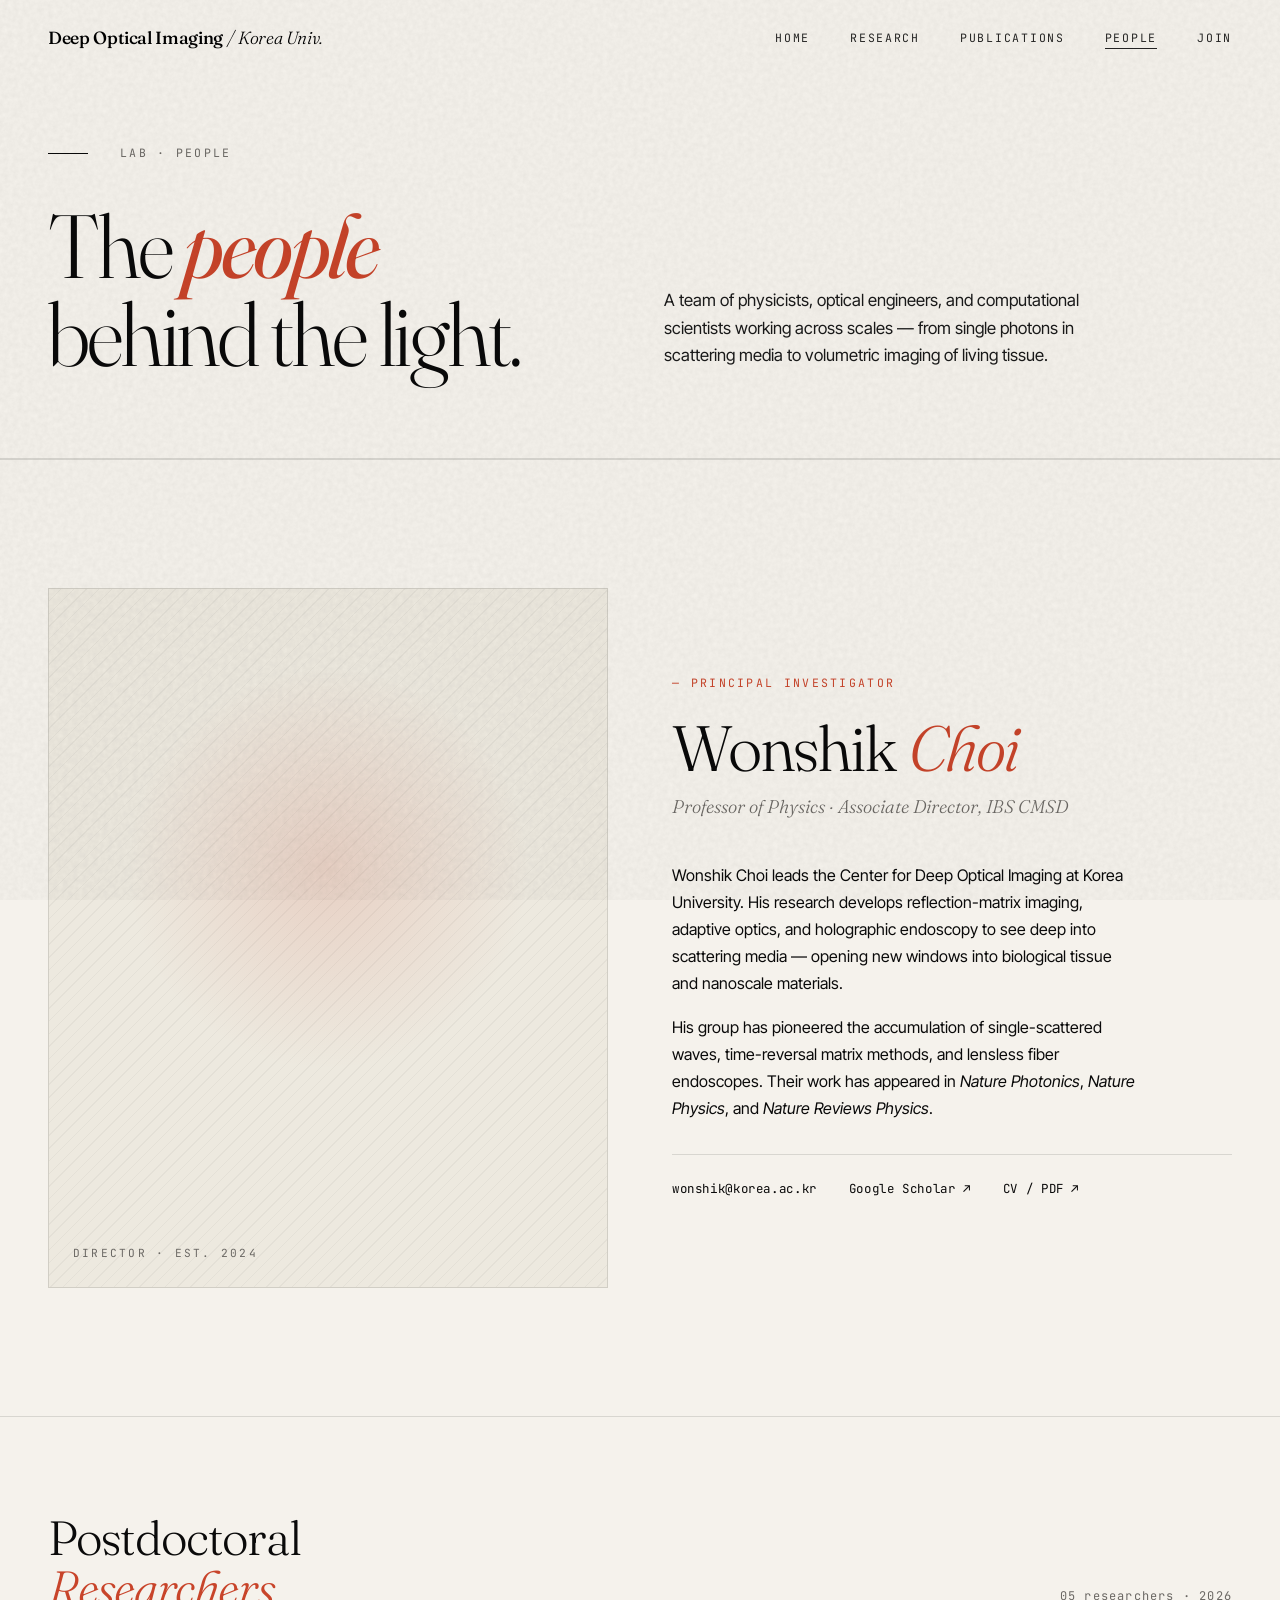
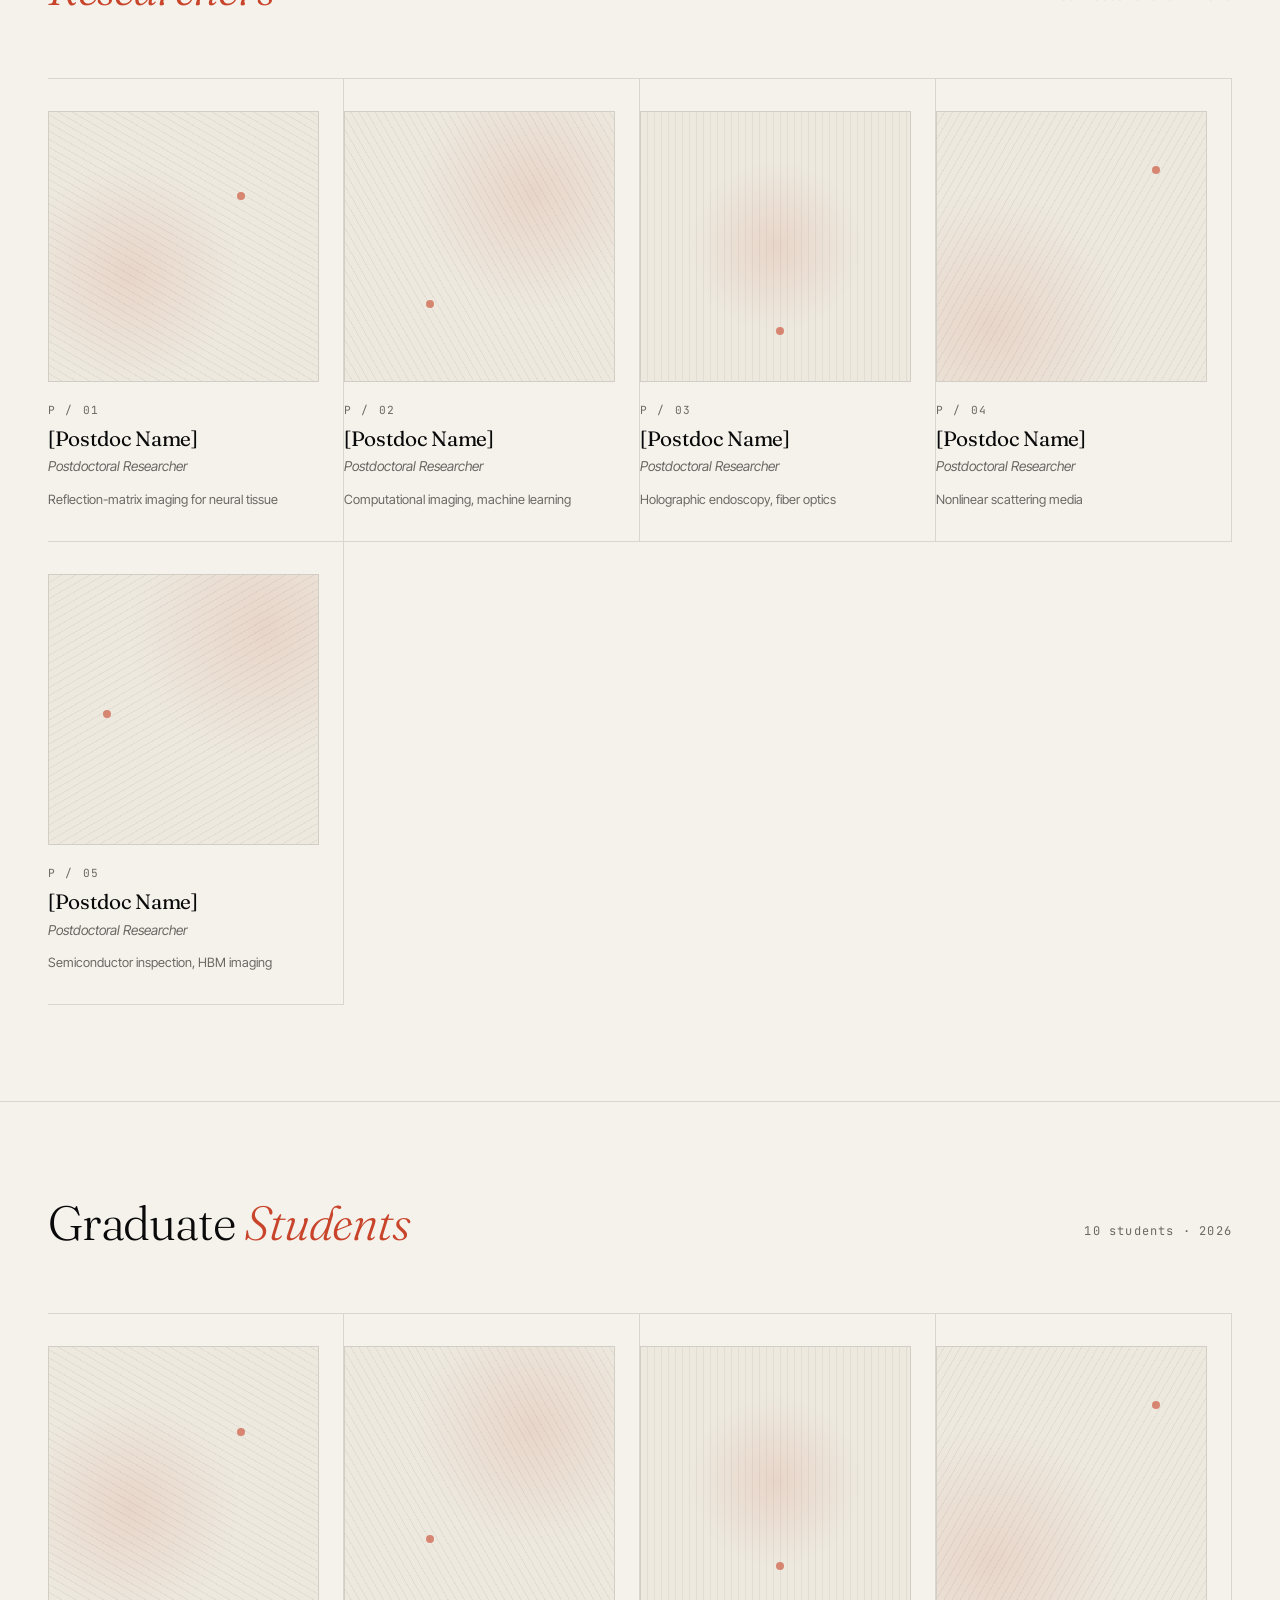
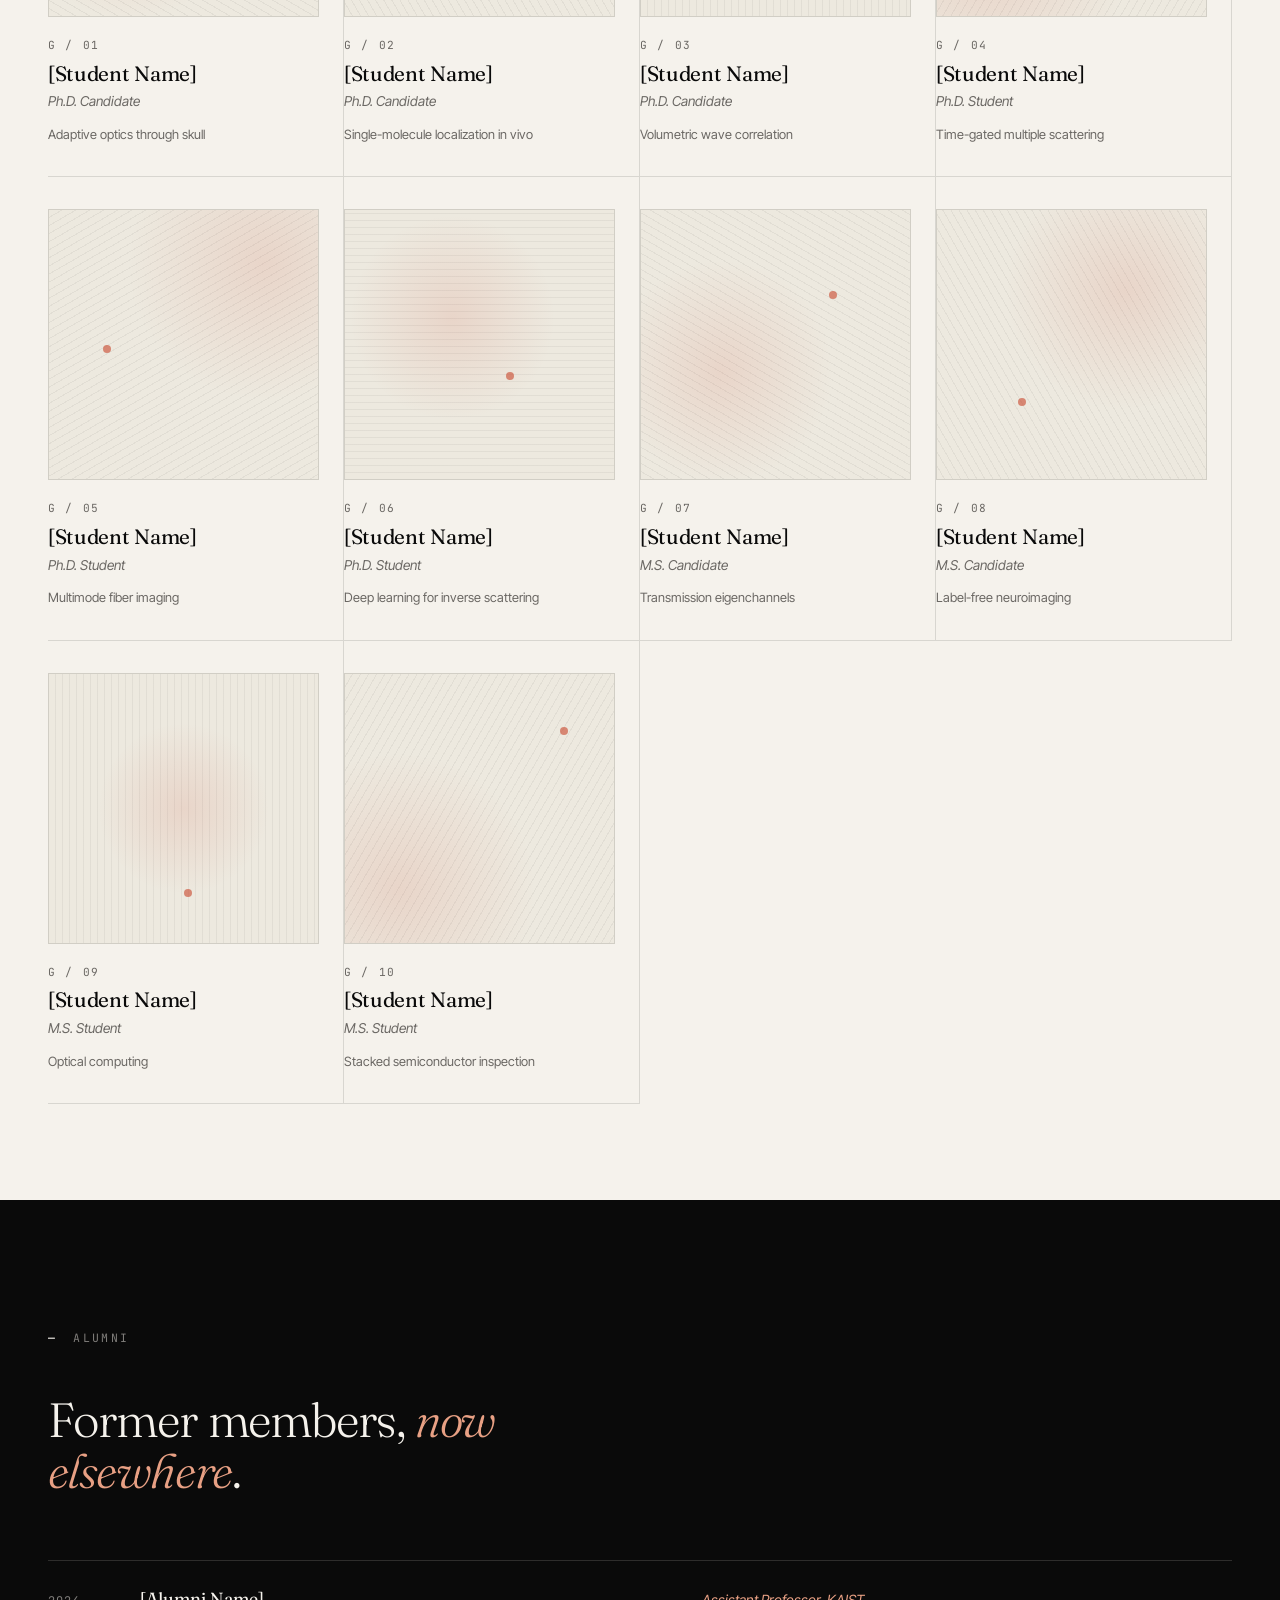
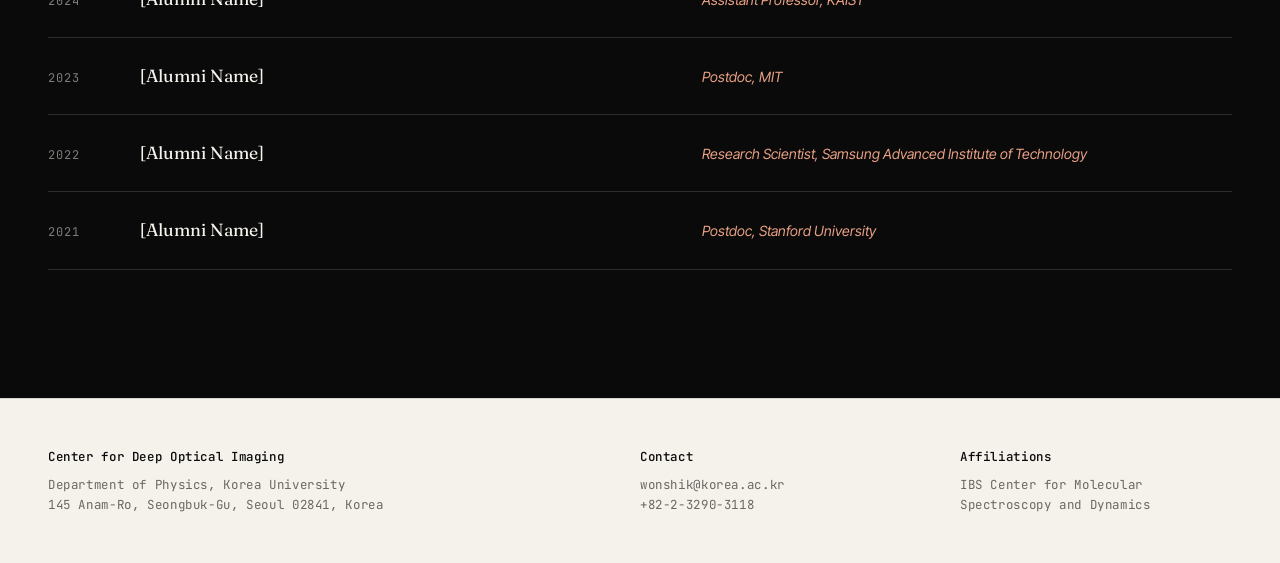
==== people.html @ 98072f04 "Initial commit: Center for Deep Optical Imaging lab website Static site with Home, Research, Publica" ====
<!DOCTYPE html>
<html lang="en">
<head>
<meta charset="UTF-8" />
<meta name="viewport" content="width=device-width, initial-scale=1.0" />
<title>People — Center for Deep Optical Imaging</title>
<link rel="preconnect" href="https://fonts.googleapis.com">
<link rel="preconnect" href="https://fonts.gstatic.com" crossorigin>
<link href="https://fonts.googleapis.com/css2?family=Fraunces:opsz,wght@9..144,300;9..144,400;9..144,500;9..144,600&family=JetBrains+Mono:wght@400;500&family=Inter+Tight:wght@400;500;600&display=swap" rel="stylesheet">
<link rel="stylesheet" href="css/main.css">
<style>
  /* ---- PI feature block ---- */
  .pi-block {
    padding: 8rem 3rem;
    display: grid;
    grid-template-columns: 1fr 1fr;
    gap: 4rem;
    align-items: center;
    border-top: 1px solid var(--line);
  }
  .pi-portrait {
    aspect-ratio: 4 / 5;
    background: var(--paper-soft);
    position: relative;
    overflow: hidden;
    border: 1px solid var(--line);
  }
  /* Portrait placeholder with abstract optical pattern */
  .pi-portrait::before {
    content: '';
    position: absolute; inset: 0;
    background:
      radial-gradient(circle at 50% 40%, rgba(200,68,42,0.15) 0%, transparent 40%),
      repeating-linear-gradient(
        135deg,
        transparent 0,
        transparent 8px,
        rgba(10,10,10,0.04) 8px,
        rgba(10,10,10,0.04) 9px
      );
  }
  .pi-portrait-label {
    position: absolute;
    bottom: 1.5rem; left: 1.5rem;
    font-family: 'JetBrains Mono', monospace;
    font-size: 0.7rem;
    letter-spacing: 0.2em;
    text-transform: uppercase;
    color: var(--muted);
  }

  .pi-info .pi-role {
    font-family: 'JetBrains Mono', monospace;
    font-size: 0.72rem;
    letter-spacing: 0.2em;
    text-transform: uppercase;
    color: var(--accent);
    margin-bottom: 1.5rem;
  }
  .pi-info .pi-name {
    font-family: 'Fraunces', serif;
    font-size: clamp(2.5rem, 5vw, 4rem);
    font-weight: 300;
    letter-spacing: -0.03em;
    line-height: 1;
    margin-bottom: 0.75rem;
  }
  .pi-info .pi-name em { font-style: italic; color: var(--accent); }
  .pi-info .pi-title {
    font-family: 'Fraunces', serif;
    font-style: italic;
    font-weight: 300;
    font-size: 1.15rem;
    color: var(--muted);
    margin-bottom: 2.5rem;
  }
  .pi-bio {
    font-size: 1rem;
    line-height: 1.7;
    max-width: 52ch;
    margin-bottom: 2rem;
  }
  .pi-bio p + p { margin-top: 1rem; }
  .pi-links {
    display: flex;
    gap: 2rem;
    padding-top: 1.5rem;
    border-top: 1px solid var(--line);
    font-family: 'JetBrains Mono', monospace;
    font-size: 0.78rem;
    letter-spacing: 0.05em;
  }
  .pi-links a {
    color: var(--ink);
    text-decoration: none;
    border-bottom: 1px solid transparent;
    padding-bottom: 2px;
    transition: border-color 0.3s, color 0.3s;
  }
  .pi-links a:hover { border-color: var(--accent); color: var(--accent); }

  /* ---- People section (postdocs/students) ---- */
  .people-section {
    padding: 6rem 3rem;
    border-top: 1px solid var(--line);
  }
  .people-section-header {
    display: grid;
    grid-template-columns: 1fr 2fr;
    gap: 3rem;
    align-items: end;
    margin-bottom: 4rem;
  }
  .people-section-title {
    font-family: 'Fraunces', serif;
    font-size: clamp(2rem, 4vw, 3rem);
    font-weight: 300;
    letter-spacing: -0.025em;
    line-height: 1.05;
  }
  .people-section-title em { font-style: italic; color: var(--accent); }
  .people-count {
    font-family: 'JetBrains Mono', monospace;
    font-size: 0.75rem;
    letter-spacing: 0.1em;
    color: var(--muted);
    text-align: right;
    padding-bottom: 0.5rem;
  }

  .people-grid {
    display: grid;
    grid-template-columns: repeat(auto-fill, minmax(240px, 1fr));
    gap: 0;
    border-top: 1px solid var(--line);
  }
  .person {
    padding: 2rem 1.5rem 2rem 0;
    border-right: 1px solid var(--line);
    border-bottom: 1px solid var(--line);
    transition: background 0.3s, padding 0.3s;
    display: block;
    text-decoration: none;
    color: inherit;
    cursor: pointer;
  }
  .person:hover {
    background: var(--paper-soft);
    padding-left: 1rem;
  }
  .person-photo {
    aspect-ratio: 1 / 1;
    background: var(--paper-soft);
    position: relative;
    overflow: hidden;
    margin-bottom: 1.25rem;
    border: 1px solid var(--line);
  }
  /* Abstract placeholder pattern — varies per index via nth-child */
  .person-photo::before {
    content: '';
    position: absolute; inset: 0;
    background:
      radial-gradient(circle at var(--cx, 50%) var(--cy, 50%), rgba(200,68,42,0.12) 0%, transparent 45%),
      repeating-linear-gradient(
        var(--angle, 45deg),
        transparent 0,
        transparent 6px,
        rgba(10,10,10,0.05) 6px,
        rgba(10,10,10,0.05) 7px
      );
  }
  .person-photo::after {
    content: '';
    position: absolute;
    width: 8px; height: 8px;
    background: var(--accent);
    border-radius: 50%;
    top: var(--dot-y, 30%);
    left: var(--dot-x, 70%);
    opacity: 0.6;
  }
  .person:nth-child(6n+1) .person-photo { --cx: 30%; --cy: 60%; --angle: 30deg; --dot-x: 70%; --dot-y: 30%; }
  .person:nth-child(6n+2) .person-photo { --cx: 70%; --cy: 30%; --angle: 60deg; --dot-x: 30%; --dot-y: 70%; }
  .person:nth-child(6n+3) .person-photo { --cx: 50%; --cy: 50%; --angle: 90deg; --dot-x: 50%; --dot-y: 80%; }
  .person:nth-child(6n+4) .person-photo { --cx: 20%; --cy: 80%; --angle: 120deg; --dot-x: 80%; --dot-y: 20%; }
  .person:nth-child(6n+5) .person-photo { --cx: 80%; --cy: 20%; --angle: 150deg; --dot-x: 20%; --dot-y: 50%; }
  .person:nth-child(6n)   .person-photo { --cx: 40%; --cy: 40%; --angle: 0deg;   --dot-x: 60%; --dot-y: 60%; }

  .person-index {
    font-family: 'JetBrains Mono', monospace;
    font-size: 0.7rem;
    letter-spacing: 0.15em;
    color: var(--muted);
    margin-bottom: 0.5rem;
  }
  .person-name {
    font-family: 'Fraunces', serif;
    font-size: 1.3rem;
    font-weight: 400;
    letter-spacing: -0.015em;
    margin-bottom: 0.35rem;
    line-height: 1.1;
  }
  .person-role {
    font-family: 'Inter Tight', sans-serif;
    font-size: 0.85rem;
    color: var(--muted);
    font-style: italic;
  }
  .person-interest {
    margin-top: 0.75rem;
    font-size: 0.8rem;
    color: var(--muted);
    line-height: 1.5;
  }

  /* ---- Alumni strip ---- */
  .alumni {
    padding: 8rem 3rem;
    background: var(--ink);
    color: var(--paper);
    border-top: 1px solid var(--line);
  }
  .alumni .section-label { color: rgba(245,242,236,0.5); }
  .alumni .section-label::before { color: var(--paper); }
  .alumni-heading {
    font-family: 'Fraunces', serif;
    font-size: clamp(2rem, 4vw, 3rem);
    font-weight: 300;
    letter-spacing: -0.025em;
    line-height: 1.05;
    max-width: 22ch;
    margin-bottom: 4rem;
  }
  .alumni-heading em { font-style: italic; color: var(--accent-soft); }
  .alumni-list { list-style: none; }
  .alumni-item {
    display: grid;
    grid-template-columns: 60px 1fr 1fr;
    gap: 2rem;
    padding: 1.5rem 0;
    border-top: 1px solid var(--line-dark);
    align-items: baseline;
    font-family: 'Fraunces', serif;
  }
  .alumni-item:last-child { border-bottom: 1px solid var(--line-dark); }
  .alumni-year {
    font-family: 'JetBrains Mono', monospace;
    font-size: 0.75rem;
    color: rgba(245,242,236,0.5);
    letter-spacing: 0.08em;
  }
  .alumni-name { font-size: 1.1rem; font-weight: 400; }
  .alumni-destination {
    font-family: 'Inter Tight', sans-serif;
    font-size: 0.88rem;
    color: var(--accent-soft);
    font-style: italic;
  }

  @media (max-width: 900px) {
    .pi-block { grid-template-columns: 1fr; padding: 4rem 1.5rem; gap: 2rem; }
    .people-section { padding: 4rem 1.5rem; }
    .people-section-header { grid-template-columns: 1fr; gap: 1rem; }
    .people-count { text-align: left; }
    .people-grid { grid-template-columns: repeat(2, 1fr); }
    .alumni { padding: 4rem 1.5rem; }
    .alumni-item { grid-template-columns: 1fr; gap: 0.3rem; }
  }
</style>
</head>
<body>

<nav>
  <a href="index.html" class="nav-logo">Deep Optical Imaging<span> / Korea Univ.</span></a>
  <button class="nav-toggle" aria-label="Menu"><span></span><span></span><span></span></button>
  <ul class="nav-links">
    <li><a href="index.html">Home</a></li>
    <li><a href="research.html">Research</a></li>
    <li><a href="publications.html">Publications</a></li>
    <li><a href="people.html" class="active">People</a></li>
    <li><a href="index.html#join">Join</a></li>
  </ul>
</nav>

<header class="page-header">
  <div>
    <div class="page-header-meta"><span>Lab · People</span></div>
    <h1 class="page-title">
      The <em>people</em><br>behind the light.
    </h1>
  </div>
  <p class="page-header-description">
    A team of physicists, optical engineers, and computational scientists working across scales — from single photons in scattering media to volumetric imaging of living tissue.
  </p>
</header>

<!-- ============ PI ============ -->
<section class="pi-block">
  <div class="pi-portrait">
    <div class="pi-portrait-label">Director · Est. 2024</div>
  </div>
  <div class="pi-info">
    <div class="pi-role">— Principal Investigator</div>
    <h2 class="pi-name">Wonshik <em>Choi</em></h2>
    <p class="pi-title">Professor of Physics · Associate Director, IBS CMSD</p>
    <div class="pi-bio">
      <p>
        Wonshik Choi leads the Center for Deep Optical Imaging at Korea University. His research develops reflection-matrix imaging, adaptive optics, and holographic endoscopy to see deep into scattering media — opening new windows into biological tissue and nanoscale materials.
      </p>
      <p>
        His group has pioneered the accumulation of single-scattered waves, time-reversal matrix methods, and lensless fiber endoscopes. Their work has appeared in <em>Nature Photonics</em>, <em>Nature Physics</em>, and <em>Nature Reviews Physics</em>.
      </p>
    </div>
    <div class="pi-links">
      <a href="mailto:wonshik@korea.ac.kr">wonshik@korea.ac.kr</a>
      <a href="#">Google Scholar ↗</a>
      <a href="#">CV / PDF ↗</a>
    </div>
  </div>
</section>

<!-- ============ POSTDOCS ============ -->
<section class="people-section" id="postdocs">
  <div class="people-section-header">
    <h2 class="people-section-title">Postdoctoral <em>Researchers</em></h2>
    <div class="people-count">05 researchers · 2026</div>
  </div>
  <div class="people-grid">
    <a href="#" class="person">
      <div class="person-photo"></div>
      <div class="person-index">P / 01</div>
      <h3 class="person-name">[Postdoc Name]</h3>
      <div class="person-role">Postdoctoral Researcher</div>
      <p class="person-interest">Reflection-matrix imaging for neural tissue</p>
    </a>
    <a href="#" class="person">
      <div class="person-photo"></div>
      <div class="person-index">P / 02</div>
      <h3 class="person-name">[Postdoc Name]</h3>
      <div class="person-role">Postdoctoral Researcher</div>
      <p class="person-interest">Computational imaging, machine learning</p>
    </a>
    <a href="#" class="person">
      <div class="person-photo"></div>
      <div class="person-index">P / 03</div>
      <h3 class="person-name">[Postdoc Name]</h3>
      <div class="person-role">Postdoctoral Researcher</div>
      <p class="person-interest">Holographic endoscopy, fiber optics</p>
    </a>
    <a href="#" class="person">
      <div class="person-photo"></div>
      <div class="person-index">P / 04</div>
      <h3 class="person-name">[Postdoc Name]</h3>
      <div class="person-role">Postdoctoral Researcher</div>
      <p class="person-interest">Nonlinear scattering media</p>
    </a>
    <a href="#" class="person">
      <div class="person-photo"></div>
      <div class="person-index">P / 05</div>
      <h3 class="person-name">[Postdoc Name]</h3>
      <div class="person-role">Postdoctoral Researcher</div>
      <p class="person-interest">Semiconductor inspection, HBM imaging</p>
    </a>
  </div>
</section>

<!-- ============ GRADUATE STUDENTS ============ -->
<section class="people-section" id="graduate">
  <div class="people-section-header">
    <h2 class="people-section-title">Graduate <em>Students</em></h2>
    <div class="people-count">10 students · 2026</div>
  </div>
  <div class="people-grid">
    <a href="#" class="person">
      <div class="person-photo"></div>
      <div class="person-index">G / 01</div>
      <h3 class="person-name">[Student Name]</h3>
      <div class="person-role">Ph.D. Candidate</div>
      <p class="person-interest">Adaptive optics through skull</p>
    </a>
    <a href="#" class="person">
      <div class="person-photo"></div>
      <div class="person-index">G / 02</div>
      <h3 class="person-name">[Student Name]</h3>
      <div class="person-role">Ph.D. Candidate</div>
      <p class="person-interest">Single-molecule localization in vivo</p>
    </a>
    <a href="#" class="person">
      <div class="person-photo"></div>
      <div class="person-index">G / 03</div>
      <h3 class="person-name">[Student Name]</h3>
      <div class="person-role">Ph.D. Candidate</div>
      <p class="person-interest">Volumetric wave correlation</p>
    </a>
    <a href="#" class="person">
      <div class="person-photo"></div>
      <div class="person-index">G / 04</div>
      <h3 class="person-name">[Student Name]</h3>
      <div class="person-role">Ph.D. Student</div>
      <p class="person-interest">Time-gated multiple scattering</p>
    </a>
    <a href="#" class="person">
      <div class="person-photo"></div>
      <div class="person-index">G / 05</div>
      <h3 class="person-name">[Student Name]</h3>
      <div class="person-role">Ph.D. Student</div>
      <p class="person-interest">Multimode fiber imaging</p>
    </a>
    <a href="#" class="person">
      <div class="person-photo"></div>
      <div class="person-index">G / 06</div>
      <h3 class="person-name">[Student Name]</h3>
      <div class="person-role">Ph.D. Student</div>
      <p class="person-interest">Deep learning for inverse scattering</p>
    </a>
    <a href="#" class="person">
      <div class="person-photo"></div>
      <div class="person-index">G / 07</div>
      <h3 class="person-name">[Student Name]</h3>
      <div class="person-role">M.S. Candidate</div>
      <p class="person-interest">Transmission eigenchannels</p>
    </a>
    <a href="#" class="person">
      <div class="person-photo"></div>
      <div class="person-index">G / 08</div>
      <h3 class="person-name">[Student Name]</h3>
      <div class="person-role">M.S. Candidate</div>
      <p class="person-interest">Label-free neuroimaging</p>
    </a>
    <a href="#" class="person">
      <div class="person-photo"></div>
      <div class="person-index">G / 09</div>
      <h3 class="person-name">[Student Name]</h3>
      <div class="person-role">M.S. Student</div>
      <p class="person-interest">Optical computing</p>
    </a>
    <a href="#" class="person">
      <div class="person-photo"></div>
      <div class="person-index">G / 10</div>
      <h3 class="person-name">[Student Name]</h3>
      <div class="person-role">M.S. Student</div>
      <p class="person-interest">Stacked semiconductor inspection</p>
    </a>
  </div>
</section>

<!-- ============ ALUMNI ============ -->
<section class="alumni">
  <div class="section-label" data-num="—">Alumni</div>
  <h2 class="alumni-heading">Former members, <em>now elsewhere</em>.</h2>
  <ul class="alumni-list">
    <li class="alumni-item">
      <span class="alumni-year">2024</span>
      <span class="alumni-name">[Alumni Name]</span>
      <span class="alumni-destination">Assistant Professor, KAIST</span>
    </li>
    <li class="alumni-item">
      <span class="alumni-year">2023</span>
      <span class="alumni-name">[Alumni Name]</span>
      <span class="alumni-destination">Postdoc, MIT</span>
    </li>
    <li class="alumni-item">
      <span class="alumni-year">2022</span>
      <span class="alumni-name">[Alumni Name]</span>
      <span class="alumni-destination">Research Scientist, Samsung Advanced Institute of Technology</span>
    </li>
    <li class="alumni-item">
      <span class="alumni-year">2021</span>
      <span class="alumni-name">[Alumni Name]</span>
      <span class="alumni-destination">Postdoc, Stanford University</span>
    </li>
  </ul>
</section>

<footer>
  <div>
    <strong>Center for Deep Optical Imaging</strong>
    Department of Physics, Korea University<br>
    145 Anam-Ro, Seongbuk-Gu, Seoul 02841, Korea
  </div>
  <div>
    <strong>Contact</strong>
    <a href="mailto:wonshik@korea.ac.kr">wonshik@korea.ac.kr</a><br>
    +82-2-3290-3118
  </div>
  <div>
    <strong>Affiliations</strong>
    IBS Center for Molecular<br>Spectroscopy and Dynamics
  </div>
</footer>

<script src="js/reveal.js"></script>
</body>
</html>
---- css/main.css ----
/* ==========================================================================
   Center for Deep Optical Imaging — Shared Styles
   ========================================================================== */

:root {
  --ink: #0a0a0a;
  --paper: #f5f2ec;
  --paper-soft: #ede9df;
  --accent: #c8442a;
  --accent-soft: #e8a084;
  --muted: #6b6864;
  --line: rgba(10,10,10,0.12);
  --line-dark: rgba(245,242,236,0.15);
}

* { margin: 0; padding: 0; box-sizing: border-box; }
html { scroll-behavior: smooth; }
body {
  background: var(--paper);
  color: var(--ink);
  font-family: 'Inter Tight', sans-serif;
  font-size: 16px;
  line-height: 1.6;
  -webkit-font-smoothing: antialiased;
  overflow-x: hidden;
}

/* Grain overlay */
body::before {
  content: '';
  position: fixed;
  inset: 0;
  background-image: url("data:image/svg+xml,%3Csvg viewBox='0 0 200 200' xmlns='http://www.w3.org/2000/svg'%3E%3Cfilter id='n'%3E%3CfeTurbulence type='fractalNoise' baseFrequency='0.9' numOctaves='3'/%3E%3CfeColorMatrix values='0 0 0 0 0 0 0 0 0 0 0 0 0 0 0 0 0 0 0.08 0'/%3E%3C/filter%3E%3Crect width='100%25' height='100%25' filter='url(%23n)'/%3E%3C/svg%3E");
  pointer-events: none;
  z-index: 100;
  opacity: 0.6;
}

/* -------------------------------------------------------------------------
   Navigation
   ------------------------------------------------------------------------- */
nav {
  position: fixed;
  top: 0; left: 0; right: 0;
  padding: 1.5rem 3rem;
  display: flex;
  justify-content: space-between;
  align-items: center;
  z-index: 50;
  mix-blend-mode: difference;
  color: #f5f2ec;
}
.nav-logo {
  font-family: 'Fraunces', serif;
  font-weight: 500;
  font-size: 1.1rem;
  letter-spacing: -0.02em;
  text-decoration: none;
  color: inherit;
}
.nav-logo span { font-style: italic; font-weight: 300; }
.nav-links {
  display: flex;
  gap: 2.5rem;
  list-style: none;
  font-family: 'JetBrains Mono', monospace;
  font-size: 0.72rem;
  text-transform: uppercase;
  letter-spacing: 0.15em;
}
.nav-links a {
  color: inherit;
  text-decoration: none;
  opacity: 0.85;
  transition: opacity 0.3s;
  position: relative;
}
.nav-links a:hover { opacity: 1; }
.nav-links a.active::after {
  content: '';
  position: absolute;
  bottom: -4px; left: 0; right: 0;
  height: 1px;
  background: currentColor;
}

/* -------------------------------------------------------------------------
   Common section primitives
   ------------------------------------------------------------------------- */
.section {
  padding: 8rem 3rem;
  border-top: 1px solid var(--line);
}
.section-label {
  font-family: 'JetBrains Mono', monospace;
  font-size: 0.72rem;
  letter-spacing: 0.2em;
  text-transform: uppercase;
  color: var(--muted);
  margin-bottom: 3rem;
  display: flex;
  align-items: center;
  gap: 1rem;
}
.section-label::before {
  content: attr(data-num);
  color: var(--ink);
  font-weight: 500;
}

/* -------------------------------------------------------------------------
   Page header (for non-home pages)
   ------------------------------------------------------------------------- */
.page-header {
  padding: 9rem 3rem 5rem;
  display: grid;
  grid-template-columns: 1fr 1fr;
  gap: 3rem;
  align-items: end;
  position: relative;
  border-bottom: 1px solid var(--line);
}
.page-header-meta {
  font-family: 'JetBrains Mono', monospace;
  font-size: 0.72rem;
  letter-spacing: 0.2em;
  text-transform: uppercase;
  color: var(--muted);
  display: flex;
  gap: 2rem;
  align-items: center;
  margin-bottom: 2.5rem;
}
.page-header-meta::before {
  content: '';
  width: 40px; height: 1px;
  background: var(--ink);
}
.page-title {
  font-family: 'Fraunces', serif;
  font-size: clamp(3rem, 7vw, 6rem);
  font-weight: 300;
  line-height: 0.98;
  letter-spacing: -0.035em;
}
.page-title em { font-style: italic; font-weight: 400; color: var(--accent); }
.page-header-description {
  font-size: 1.05rem;
  line-height: 1.65;
  max-width: 42ch;
  color: #1a1a1a;
  padding-bottom: 0.5rem;
}

/* -------------------------------------------------------------------------
   Footer
   ------------------------------------------------------------------------- */
footer {
  padding: 3rem;
  border-top: 1px solid var(--line);
  display: grid;
  grid-template-columns: 2fr 1fr 1fr;
  gap: 3rem;
  font-family: 'JetBrains Mono', monospace;
  font-size: 0.78rem;
  letter-spacing: 0.05em;
  color: var(--muted);
}
footer strong {
  display: block;
  color: var(--ink);
  font-weight: 500;
  margin-bottom: 0.5rem;
}
footer a { color: var(--muted); text-decoration: none; }
footer a:hover { color: var(--accent); }

/* -------------------------------------------------------------------------
   Reveal animation
   ------------------------------------------------------------------------- */
.reveal { opacity: 0; transform: translateY(20px); transition: opacity 0.8s, transform 0.8s; }
.reveal.show { opacity: 1; transform: translateY(0); }

/* -------------------------------------------------------------------------
   Mobile nav toggle
   ------------------------------------------------------------------------- */
.nav-toggle {
  display: none;
  background: none; border: none; cursor: pointer;
  width: 28px; height: 20px;
  position: relative; z-index: 60;
  color: inherit;
}
.nav-toggle span {
  display: block; width: 100%; height: 2px;
  background: currentColor;
  position: absolute; left: 0;
  transition: transform 0.3s, opacity 0.3s;
}
.nav-toggle span:nth-child(1) { top: 0; }
.nav-toggle span:nth-child(2) { top: 9px; }
.nav-toggle span:nth-child(3) { top: 18px; }
.nav-toggle.open span:nth-child(1) { transform: translateY(9px) rotate(45deg); }
.nav-toggle.open span:nth-child(2) { opacity: 0; }
.nav-toggle.open span:nth-child(3) { transform: translateY(-9px) rotate(-45deg); }

/* -------------------------------------------------------------------------
   Responsive
   ------------------------------------------------------------------------- */
@media (max-width: 900px) {
  nav { padding: 1rem 1.5rem; }
  .nav-toggle { display: block; }
  .nav-links {
    display: flex;
    flex-direction: column;
    position: fixed;
    inset: 0;
    background: var(--paper);
    padding: 6rem 2rem 3rem;
    gap: 2rem;
    z-index: 55;
    mix-blend-mode: normal;
    opacity: 0;
    pointer-events: none;
    transition: opacity 0.3s;
  }
  .nav-links a { color: var(--ink); font-size: 0.85rem; opacity: 1; }
  .nav-links.open {
    opacity: 1;
    pointer-events: auto;
  }
  .section { padding: 5rem 1.5rem; }
  .page-header {
    grid-template-columns: 1fr;
    padding: 6rem 1.5rem 3rem;
  }
  footer { grid-template-columns: 1fr; gap: 2rem; padding: 2rem 1.5rem; }
}
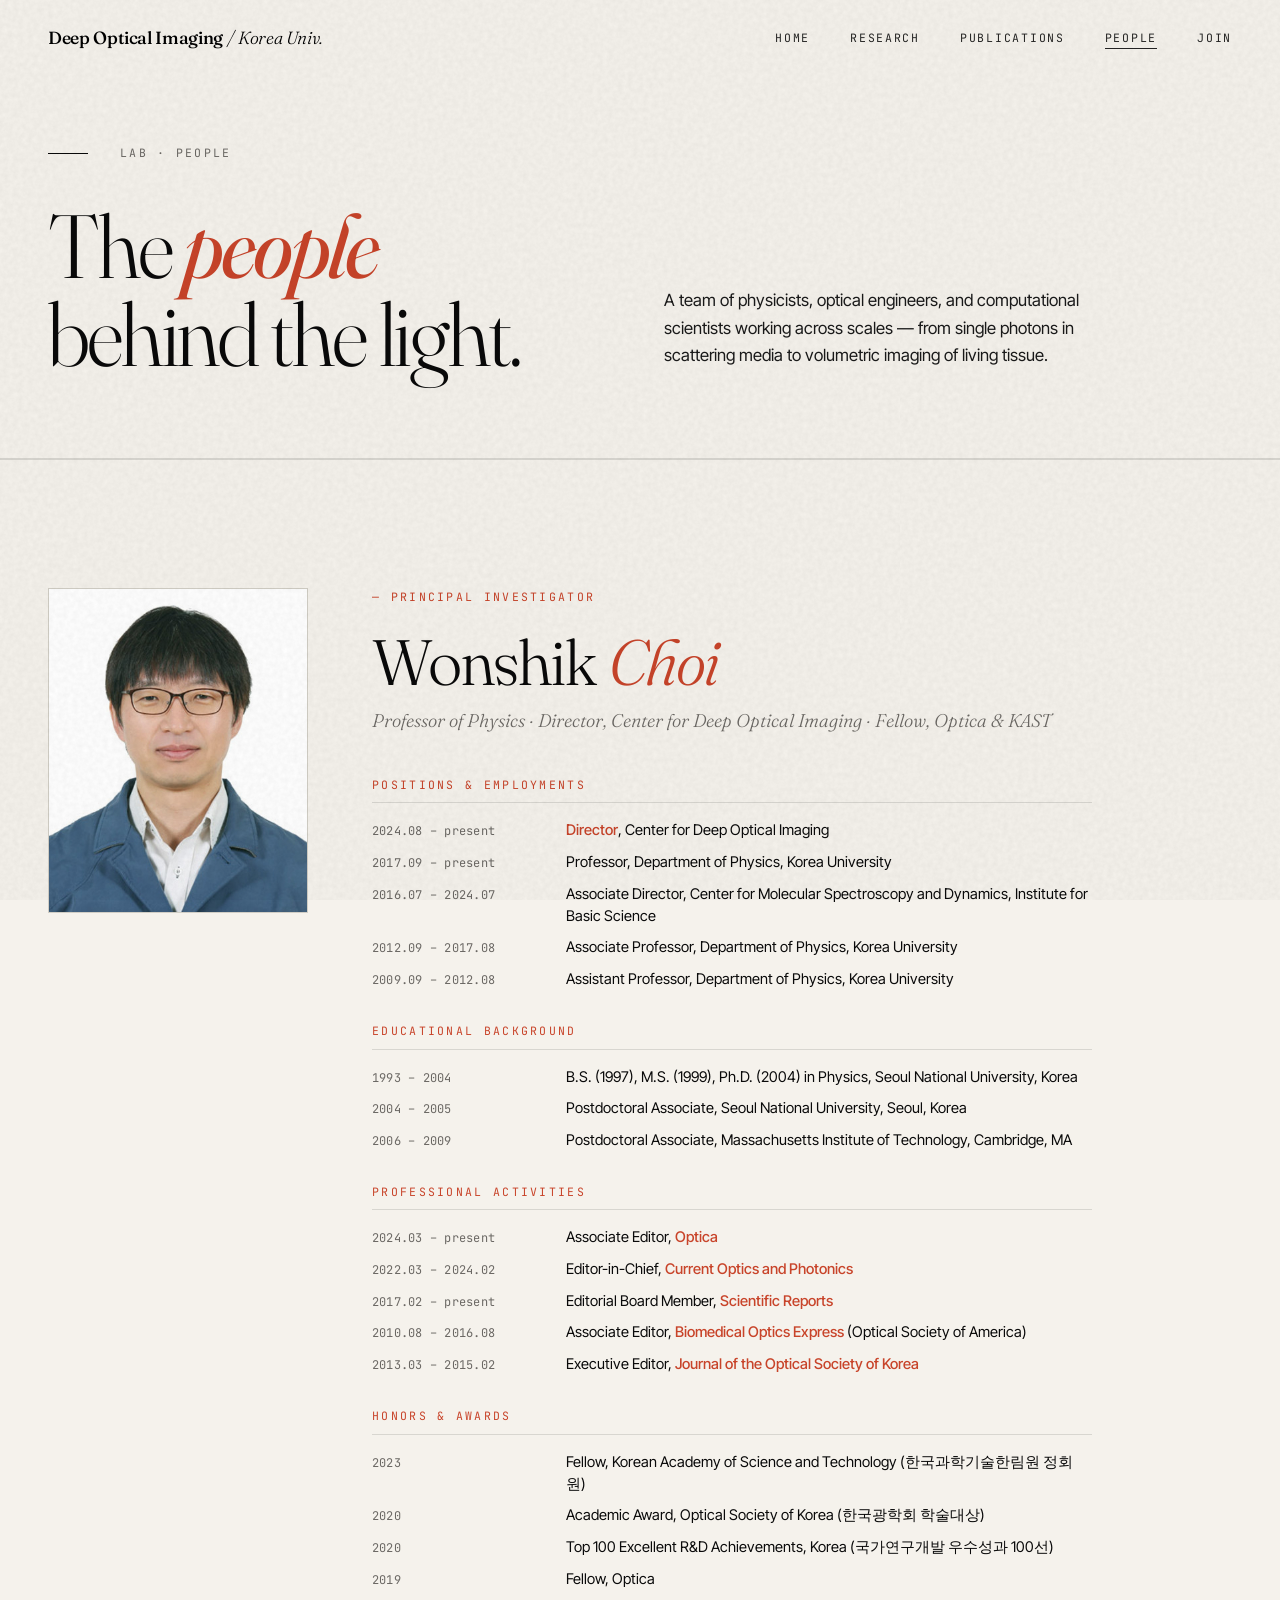
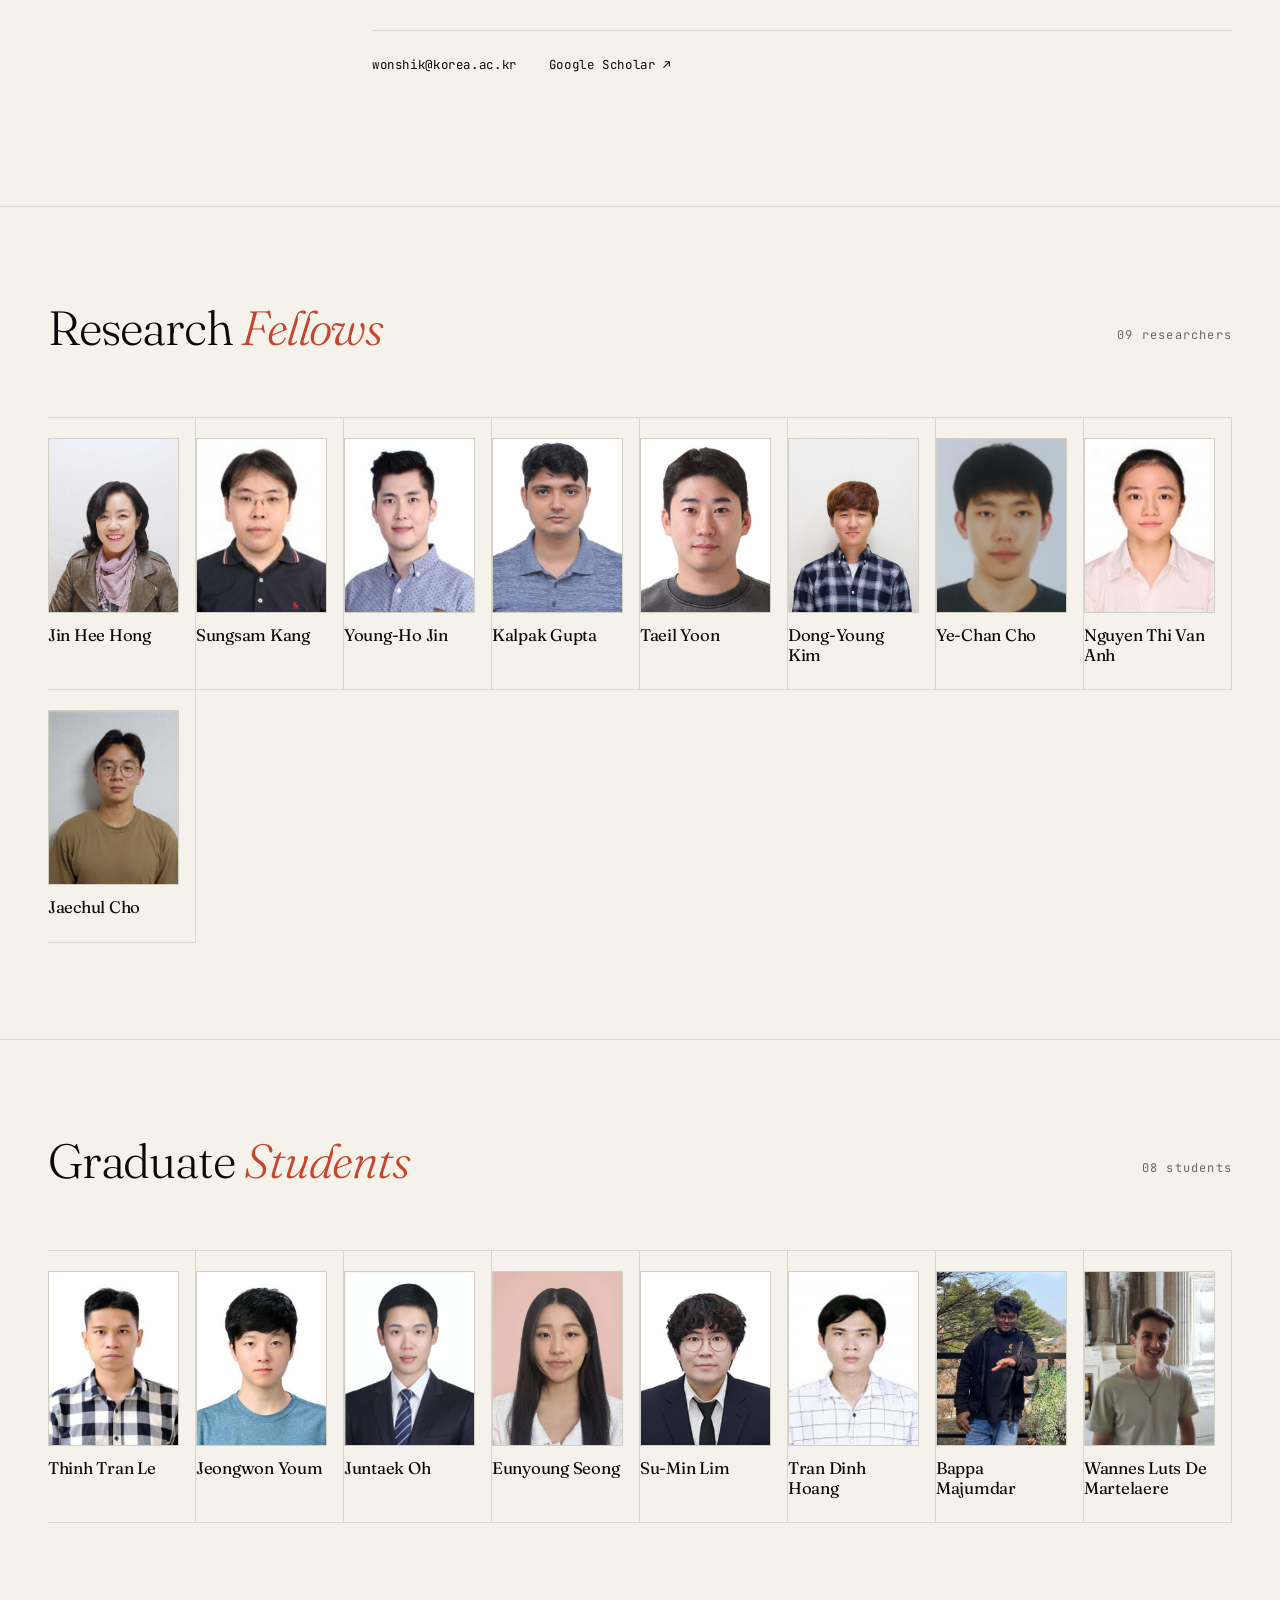
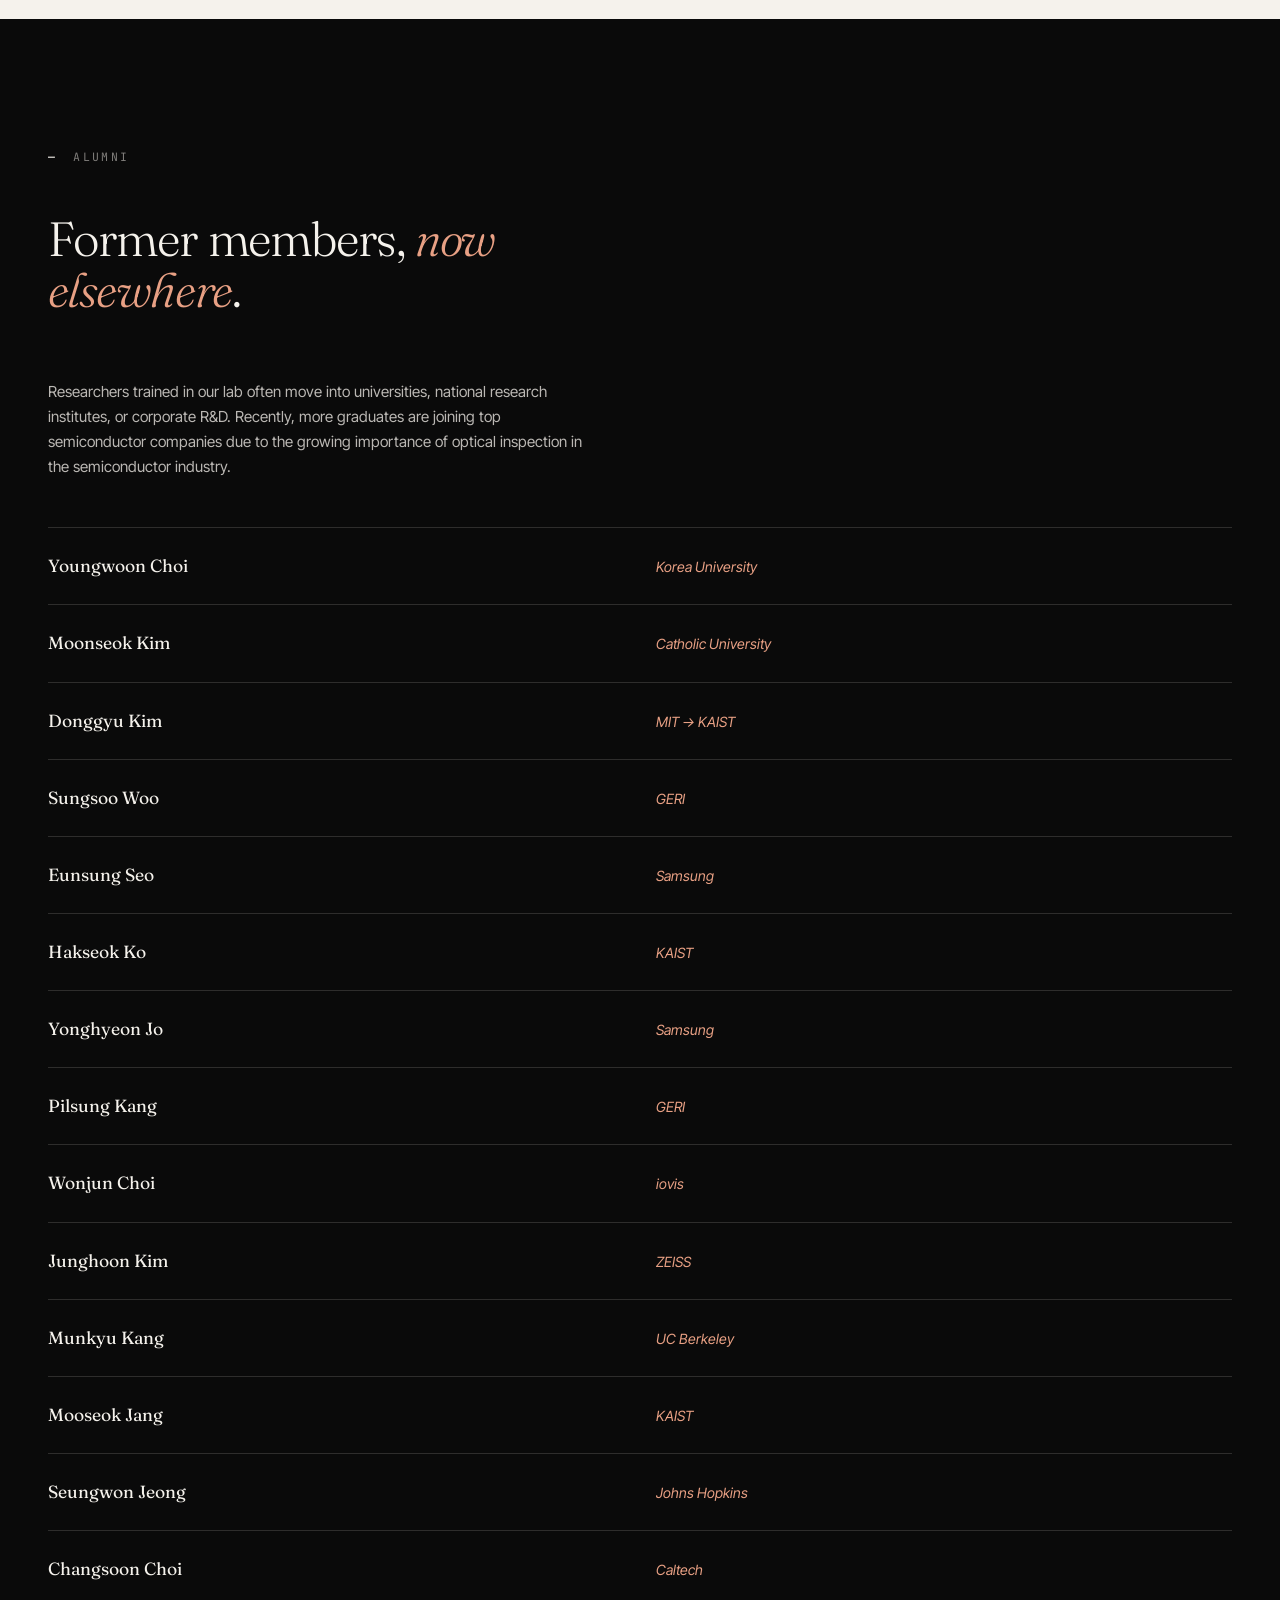
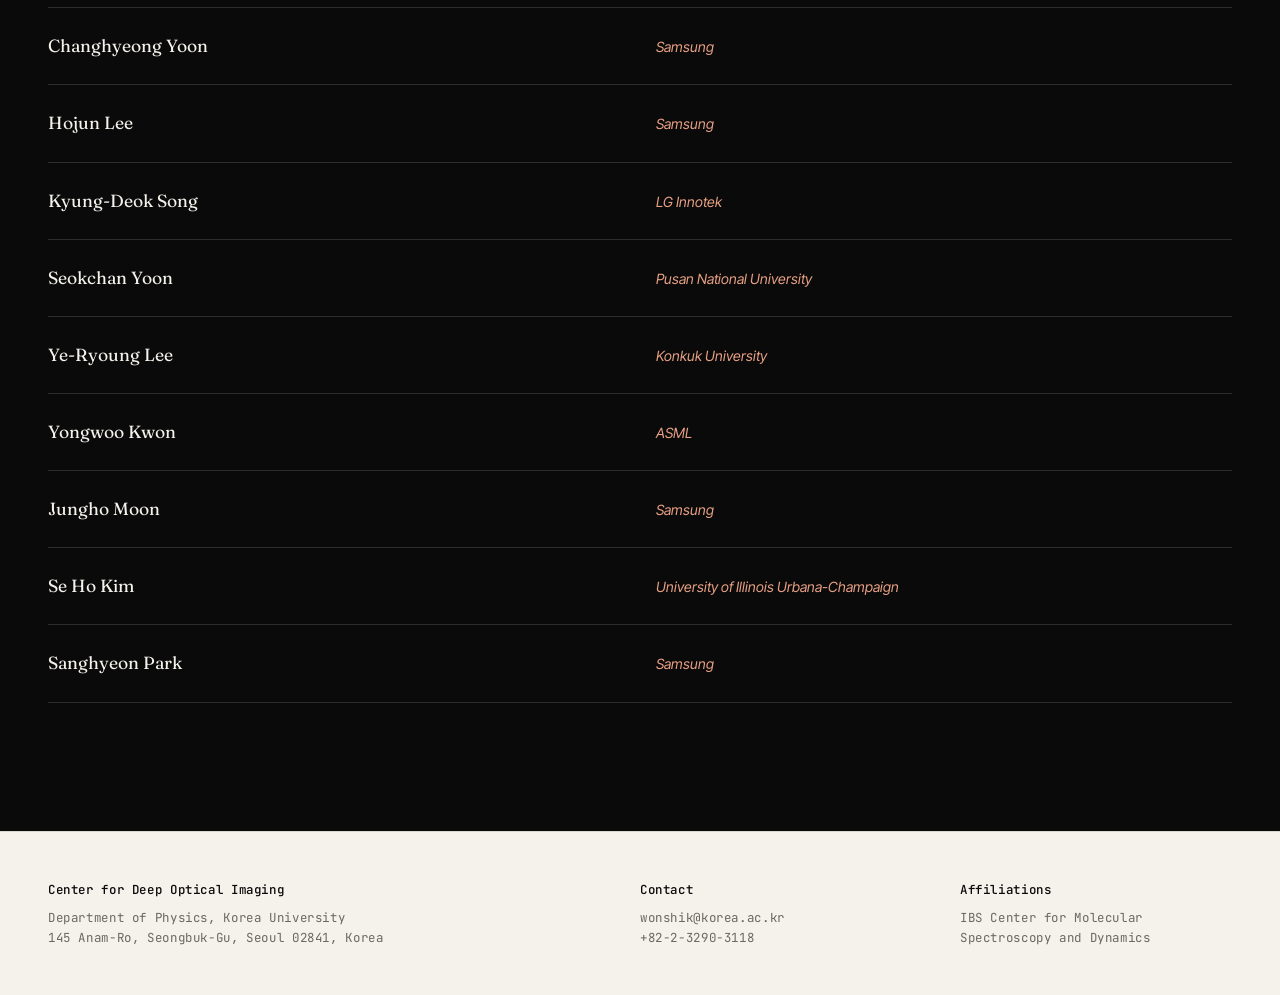
==== commit 4f791bd9: "Add images and update research, people, publications pages - Add img/people (18 portraits) and img/r" ====
--- a/people.html
+++ b/people.html
@@ -13,9 +13,9 @@
   .pi-block {
     padding: 8rem 3rem;
     display: grid;
-    grid-template-columns: 1fr 1fr;
+    grid-template-columns: 260px 1fr;
     gap: 4rem;
-    align-items: center;
+    align-items: start;
     border-top: 1px solid var(--line);
   }
   .pi-portrait {
@@ -24,6 +24,7 @@
     position: relative;
     overflow: hidden;
     border: 1px solid var(--line);
+    max-width: 260px;
   }
   /* Portrait placeholder with abstract optical pattern */
   .pi-portrait::before {
@@ -81,6 +82,49 @@
     margin-bottom: 2rem;
   }
   .pi-bio p + p { margin-top: 1rem; }
+
+  /* ---- Structured CV ---- */
+  .pi-cv {
+    margin-bottom: 2.5rem;
+    max-width: 720px;
+  }
+  .pi-cv-section + .pi-cv-section { margin-top: 2rem; }
+  .pi-cv-title {
+    font-family: 'JetBrains Mono', monospace;
+    font-size: 0.72rem;
+    letter-spacing: 0.2em;
+    text-transform: uppercase;
+    color: var(--accent);
+    margin-bottom: 1rem;
+    padding-bottom: 0.5rem;
+    border-bottom: 1px solid var(--line);
+  }
+  .pi-cv-list {
+    list-style: none;
+    display: grid;
+    gap: 0.6rem;
+  }
+  .pi-cv-list li {
+    display: grid;
+    grid-template-columns: 170px 1fr;
+    gap: 1.5rem;
+    font-size: 0.92rem;
+    line-height: 1.5;
+    align-items: baseline;
+  }
+  .pi-cv-list .cv-when {
+    font-family: 'JetBrains Mono', monospace;
+    font-size: 0.75rem;
+    color: var(--muted);
+    letter-spacing: 0.02em;
+    white-space: nowrap;
+  }
+  .pi-cv-list .cv-what { color: var(--ink); }
+  .pi-cv-list .cv-what em { color: var(--accent); font-style: normal; font-weight: 500; }
+
+  @media (max-width: 700px) {
+    .pi-cv-list li { grid-template-columns: 1fr; gap: 0.2rem; }
+  }
   .pi-links {
     display: flex;
     gap: 2rem;
@@ -130,12 +174,12 @@
 
   .people-grid {
     display: grid;
-    grid-template-columns: repeat(auto-fill, minmax(240px, 1fr));
+    grid-template-columns: repeat(auto-fill, minmax(140px, 1fr));
     gap: 0;
     border-top: 1px solid var(--line);
   }
   .person {
-    padding: 2rem 1.5rem 2rem 0;
+    padding: 1.25rem 1rem 1.25rem 0;
     border-right: 1px solid var(--line);
     border-bottom: 1px solid var(--line);
     transition: background 0.3s, padding 0.3s;
@@ -149,12 +193,17 @@
     padding-left: 1rem;
   }
   .person-photo {
-    aspect-ratio: 1 / 1;
+    aspect-ratio: 3 / 4;
     background: var(--paper-soft);
     position: relative;
     overflow: hidden;
-    margin-bottom: 1.25rem;
+    margin-bottom: 0.85rem;
     border: 1px solid var(--line);
+  }
+  .person-photo img {
+    width: 100%; height: 100%;
+    object-fit: cover;
+    position: relative; z-index: 1;
   }
   /* Abstract placeholder pattern — varies per index via nth-child */
   .person-photo::before {
@@ -187,24 +236,18 @@
   .person:nth-child(6n+5) .person-photo { --cx: 80%; --cy: 20%; --angle: 150deg; --dot-x: 20%; --dot-y: 50%; }
   .person:nth-child(6n)   .person-photo { --cx: 40%; --cy: 40%; --angle: 0deg;   --dot-x: 60%; --dot-y: 60%; }
 
-  .person-index {
-    font-family: 'JetBrains Mono', monospace;
-    font-size: 0.7rem;
-    letter-spacing: 0.15em;
-    color: var(--muted);
-    margin-bottom: 0.5rem;
-  }
+  .person-index { display: none; }
   .person-name {
     font-family: 'Fraunces', serif;
-    font-size: 1.3rem;
+    font-size: 1.05rem;
     font-weight: 400;
     letter-spacing: -0.015em;
-    margin-bottom: 0.35rem;
-    line-height: 1.1;
+    margin-bottom: 0.25rem;
+    line-height: 1.15;
   }
   .person-role {
     font-family: 'Inter Tight', sans-serif;
-    font-size: 0.85rem;
+    font-size: 0.75rem;
     color: var(--muted);
     font-style: italic;
   }
@@ -237,7 +280,7 @@
   .alumni-list { list-style: none; }
   .alumni-item {
     display: grid;
-    grid-template-columns: 60px 1fr 1fr;
+    grid-template-columns: 1fr 1fr;
     gap: 2rem;
     padding: 1.5rem 0;
     border-top: 1px solid var(--line-dark);
@@ -299,70 +342,114 @@
 <!-- ============ PI ============ -->
 <section class="pi-block">
   <div class="pi-portrait">
+    <img src="img/people/wonshik-choi.jpg" alt="Wonshik Choi" style="width:100%;height:100%;object-fit:cover;position:relative;z-index:1;">
     <div class="pi-portrait-label">Director · Est. 2024</div>
   </div>
   <div class="pi-info">
     <div class="pi-role">— Principal Investigator</div>
     <h2 class="pi-name">Wonshik <em>Choi</em></h2>
-    <p class="pi-title">Professor of Physics · Associate Director, IBS CMSD</p>
-    <div class="pi-bio">
-      <p>
-        Wonshik Choi leads the Center for Deep Optical Imaging at Korea University. His research develops reflection-matrix imaging, adaptive optics, and holographic endoscopy to see deep into scattering media — opening new windows into biological tissue and nanoscale materials.
-      </p>
-      <p>
-        His group has pioneered the accumulation of single-scattered waves, time-reversal matrix methods, and lensless fiber endoscopes. Their work has appeared in <em>Nature Photonics</em>, <em>Nature Physics</em>, and <em>Nature Reviews Physics</em>.
-      </p>
+    <p class="pi-title">Professor of Physics · Director, Center for Deep Optical Imaging · Fellow, Optica & KAST</p>
+    <div class="pi-cv">
+      <div class="pi-cv-section">
+        <div class="pi-cv-title">Positions &amp; Employments</div>
+        <ul class="pi-cv-list">
+          <li><span class="cv-when">2024.08 – present</span><span class="cv-what"><em>Director</em>, Center for Deep Optical Imaging</span></li>
+          <li><span class="cv-when">2017.09 – present</span><span class="cv-what">Professor, Department of Physics, Korea University</span></li>
+          <li><span class="cv-when">2016.07 – 2024.07</span><span class="cv-what">Associate Director, Center for Molecular Spectroscopy and Dynamics, Institute for Basic Science</span></li>
+          <li><span class="cv-when">2012.09 – 2017.08</span><span class="cv-what">Associate Professor, Department of Physics, Korea University</span></li>
+          <li><span class="cv-when">2009.09 – 2012.08</span><span class="cv-what">Assistant Professor, Department of Physics, Korea University</span></li>
+        </ul>
+      </div>
+
+      <div class="pi-cv-section">
+        <div class="pi-cv-title">Educational Background</div>
+        <ul class="pi-cv-list">
+          <li><span class="cv-when">1993 – 2004</span><span class="cv-what">B.S. (1997), M.S. (1999), Ph.D. (2004) in Physics, Seoul National University, Korea</span></li>
+          <li><span class="cv-when">2004 – 2005</span><span class="cv-what">Postdoctoral Associate, Seoul National University, Seoul, Korea</span></li>
+          <li><span class="cv-when">2006 – 2009</span><span class="cv-what">Postdoctoral Associate, Massachusetts Institute of Technology, Cambridge, MA</span></li>
+        </ul>
+      </div>
+
+      <div class="pi-cv-section">
+        <div class="pi-cv-title">Professional Activities</div>
+        <ul class="pi-cv-list">
+          <li><span class="cv-when">2024.03 – present</span><span class="cv-what">Associate Editor, <em>Optica</em></span></li>
+          <li><span class="cv-when">2022.03 – 2024.02</span><span class="cv-what">Editor-in-Chief, <em>Current Optics and Photonics</em></span></li>
+          <li><span class="cv-when">2017.02 – present</span><span class="cv-what">Editorial Board Member, <em>Scientific Reports</em></span></li>
+          <li><span class="cv-when">2010.08 – 2016.08</span><span class="cv-what">Associate Editor, <em>Biomedical Optics Express</em> (Optical Society of America)</span></li>
+          <li><span class="cv-when">2013.03 – 2015.02</span><span class="cv-what">Executive Editor, <em>Journal of the Optical Society of Korea</em></span></li>
+        </ul>
+      </div>
+
+      <div class="pi-cv-section">
+        <div class="pi-cv-title">Honors &amp; Awards</div>
+        <ul class="pi-cv-list">
+          <li><span class="cv-when">2023</span><span class="cv-what">Fellow, Korean Academy of Science and Technology (한국과학기술한림원 정회원)</span></li>
+          <li><span class="cv-when">2020</span><span class="cv-what">Academic Award, Optical Society of Korea (한국광학회 학술대상)</span></li>
+          <li><span class="cv-when">2020</span><span class="cv-what">Top 100 Excellent R&amp;D Achievements, Korea (국가연구개발 우수성과 100선)</span></li>
+          <li><span class="cv-when">2019</span><span class="cv-what">Fellow, Optica</span></li>
+        </ul>
+      </div>
     </div>
     <div class="pi-links">
       <a href="mailto:wonshik@korea.ac.kr">wonshik@korea.ac.kr</a>
-      <a href="#">Google Scholar ↗</a>
-      <a href="#">CV / PDF ↗</a>
+      <a href="https://scholar.google.com/citations?user=kmGVTlQAAAAJ" target="_blank">Google Scholar ↗</a>
     </div>
   </div>
 </section>
 
-<!-- ============ POSTDOCS ============ -->
+<!-- ============ RESEARCH FELLOWS ============ -->
 <section class="people-section" id="postdocs">
   <div class="people-section-header">
-    <h2 class="people-section-title">Postdoctoral <em>Researchers</em></h2>
-    <div class="people-count">05 researchers · 2026</div>
+    <h2 class="people-section-title">Research <em>Fellows</em></h2>
+    <div class="people-count">09 researchers</div>
   </div>
   <div class="people-grid">
-    <a href="#" class="person">
-      <div class="person-photo"></div>
-      <div class="person-index">P / 01</div>
-      <h3 class="person-name">[Postdoc Name]</h3>
-      <div class="person-role">Postdoctoral Researcher</div>
-      <p class="person-interest">Reflection-matrix imaging for neural tissue</p>
-    </a>
-    <a href="#" class="person">
-      <div class="person-photo"></div>
-      <div class="person-index">P / 02</div>
-      <h3 class="person-name">[Postdoc Name]</h3>
-      <div class="person-role">Postdoctoral Researcher</div>
-      <p class="person-interest">Computational imaging, machine learning</p>
-    </a>
-    <a href="#" class="person">
-      <div class="person-photo"></div>
-      <div class="person-index">P / 03</div>
-      <h3 class="person-name">[Postdoc Name]</h3>
-      <div class="person-role">Postdoctoral Researcher</div>
-      <p class="person-interest">Holographic endoscopy, fiber optics</p>
-    </a>
-    <a href="#" class="person">
-      <div class="person-photo"></div>
-      <div class="person-index">P / 04</div>
-      <h3 class="person-name">[Postdoc Name]</h3>
-      <div class="person-role">Postdoctoral Researcher</div>
-      <p class="person-interest">Nonlinear scattering media</p>
-    </a>
-    <a href="#" class="person">
-      <div class="person-photo"></div>
-      <div class="person-index">P / 05</div>
-      <h3 class="person-name">[Postdoc Name]</h3>
-      <div class="person-role">Postdoctoral Researcher</div>
-      <p class="person-interest">Semiconductor inspection, HBM imaging</p>
-    </a>
+    <div class="person">
+      <div class="person-photo"><img src="img/people/jin-hee-hong.jpg?v=2" alt="Jin Hee Hong"></div>
+      <div class="person-index">F / 01</div>
+      <h3 class="person-name">Jin Hee Hong</h3>
+    </div>
+    <div class="person">
+      <div class="person-photo"><img src="img/people/sungsam-kang.jpg?v=2" alt="Sungsam Kang"></div>
+      <div class="person-index">F / 02</div>
+      <h3 class="person-name">Sungsam Kang</h3>
+    </div>
+    <div class="person">
+      <div class="person-photo"><img src="img/people/young-ho-jin.jpg" alt="Young-Ho Jin"></div>
+      <div class="person-index">F / 03</div>
+      <h3 class="person-name">Young-Ho Jin</h3>
+    </div>
+    <div class="person">
+      <div class="person-photo"><img src="img/people/kalpak-gupta.jpg" alt="Kalpak Gupta"></div>
+      <div class="person-index">F / 04</div>
+      <h3 class="person-name">Kalpak Gupta</h3>
+    </div>
+    <div class="person">
+      <div class="person-photo"><img src="img/people/taeil-yoon.jpg" alt="Taeil Yoon"></div>
+      <div class="person-index">F / 05</div>
+      <h3 class="person-name">Taeil Yoon</h3>
+    </div>
+    <div class="person">
+      <div class="person-photo"><img src="img/people/dong-young-kim.jpg" alt="Dong-Young Kim"></div>
+      <div class="person-index">F / 06</div>
+      <h3 class="person-name">Dong-Young Kim</h3>
+    </div>
+    <div class="person">
+      <div class="person-photo"><img src="img/people/ye-chan-cho.png" alt="Ye-Chan Cho"></div>
+      <div class="person-index">F / 07</div>
+      <h3 class="person-name">Ye-Chan Cho</h3>
+    </div>
+    <div class="person">
+      <div class="person-photo"><img src="img/people/nguyen-thi-van-anh.jpg" alt="Nguyen Thi Van Anh"></div>
+      <div class="person-index">F / 08</div>
+      <h3 class="person-name">Nguyen Thi Van Anh</h3>
+    </div>
+    <div class="person">
+      <div class="person-photo"><img src="img/people/jaechul-cho.png" alt="Jaechul Cho"></div>
+      <div class="person-index">F / 09</div>
+      <h3 class="person-name">Jaechul Cho</h3>
+    </div>
   </div>
 </section>
 
@@ -370,79 +457,49 @@
 <section class="people-section" id="graduate">
   <div class="people-section-header">
     <h2 class="people-section-title">Graduate <em>Students</em></h2>
-    <div class="people-count">10 students · 2026</div>
+    <div class="people-count">08 students</div>
   </div>
   <div class="people-grid">
-    <a href="#" class="person">
-      <div class="person-photo"></div>
+    <div class="person">
+      <div class="person-photo"><img src="img/people/thinh-tran-le.jpg" alt="Thinh Tran Le"></div>
       <div class="person-index">G / 01</div>
-      <h3 class="person-name">[Student Name]</h3>
-      <div class="person-role">Ph.D. Candidate</div>
-      <p class="person-interest">Adaptive optics through skull</p>
-    </a>
-    <a href="#" class="person">
-      <div class="person-photo"></div>
+      <h3 class="person-name">Thinh Tran Le</h3>
+    </div>
+    <div class="person">
+      <div class="person-photo"><img src="img/people/jeongwon-youm.jpg" alt="Jeongwon Youm"></div>
       <div class="person-index">G / 02</div>
-      <h3 class="person-name">[Student Name]</h3>
-      <div class="person-role">Ph.D. Candidate</div>
-      <p class="person-interest">Single-molecule localization in vivo</p>
-    </a>
-    <a href="#" class="person">
-      <div class="person-photo"></div>
+      <h3 class="person-name">Jeongwon Youm</h3>
+    </div>
+    <div class="person">
+      <div class="person-photo"><img src="img/people/juntaek-oh.png" alt="Juntaek Oh"></div>
       <div class="person-index">G / 03</div>
-      <h3 class="person-name">[Student Name]</h3>
-      <div class="person-role">Ph.D. Candidate</div>
-      <p class="person-interest">Volumetric wave correlation</p>
-    </a>
-    <a href="#" class="person">
-      <div class="person-photo"></div>
+      <h3 class="person-name">Juntaek Oh</h3>
+    </div>
+    <div class="person">
+      <div class="person-photo"><img src="img/people/eunyoung-seong.jpg" alt="Eunyoung Seong"></div>
       <div class="person-index">G / 04</div>
-      <h3 class="person-name">[Student Name]</h3>
-      <div class="person-role">Ph.D. Student</div>
-      <p class="person-interest">Time-gated multiple scattering</p>
-    </a>
-    <a href="#" class="person">
-      <div class="person-photo"></div>
+      <h3 class="person-name">Eunyoung Seong</h3>
+    </div>
+    <div class="person">
+      <div class="person-photo"><img src="img/people/su-min-lim.jpg" alt="Su-Min Lim"></div>
       <div class="person-index">G / 05</div>
-      <h3 class="person-name">[Student Name]</h3>
-      <div class="person-role">Ph.D. Student</div>
-      <p class="person-interest">Multimode fiber imaging</p>
-    </a>
-    <a href="#" class="person">
-      <div class="person-photo"></div>
+      <h3 class="person-name">Su-Min Lim</h3>
+    </div>
+    <div class="person">
+      <div class="person-photo"><img src="img/people/tran-dinh-hoang.jpg" alt="Tran Dinh Hoang"></div>
       <div class="person-index">G / 06</div>
-      <h3 class="person-name">[Student Name]</h3>
-      <div class="person-role">Ph.D. Student</div>
-      <p class="person-interest">Deep learning for inverse scattering</p>
-    </a>
-    <a href="#" class="person">
-      <div class="person-photo"></div>
+      <h3 class="person-name">Tran Dinh Hoang</h3>
+    </div>
+    <div class="person">
+      <div class="person-photo"><img src="img/people/bappa-majumdar.png" alt="Bappa Majumdar"></div>
       <div class="person-index">G / 07</div>
-      <h3 class="person-name">[Student Name]</h3>
-      <div class="person-role">M.S. Candidate</div>
-      <p class="person-interest">Transmission eigenchannels</p>
-    </a>
-    <a href="#" class="person">
-      <div class="person-photo"></div>
+      <h3 class="person-name">Bappa Majumdar</h3>
+    </div>
+    <div class="person">
+      <div class="person-photo"><img src="img/people/wannes-luts-de-martelaere.jpg" alt="Wannes Luts De Martelaere"></div>
       <div class="person-index">G / 08</div>
-      <h3 class="person-name">[Student Name]</h3>
-      <div class="person-role">M.S. Candidate</div>
-      <p class="person-interest">Label-free neuroimaging</p>
-    </a>
-    <a href="#" class="person">
-      <div class="person-photo"></div>
-      <div class="person-index">G / 09</div>
-      <h3 class="person-name">[Student Name]</h3>
-      <div class="person-role">M.S. Student</div>
-      <p class="person-interest">Optical computing</p>
-    </a>
-    <a href="#" class="person">
-      <div class="person-photo"></div>
-      <div class="person-index">G / 10</div>
-      <h3 class="person-name">[Student Name]</h3>
-      <div class="person-role">M.S. Student</div>
-      <p class="person-interest">Stacked semiconductor inspection</p>
-    </a>
+      <h3 class="person-name">Wannes Luts De Martelaere</h3>
+    </div>
   </div>
 </section>
 
@@ -450,26 +507,101 @@
 <section class="alumni">
   <div class="section-label" data-num="—">Alumni</div>
   <h2 class="alumni-heading">Former members, <em>now elsewhere</em>.</h2>
+  <p style="font-size: 0.95rem; line-height: 1.65; max-width: 60ch; margin-bottom: 3rem; color: rgba(245,242,236,0.75);">
+    Researchers trained in our lab often move into universities, national research institutes, or corporate R&D. Recently, more graduates are joining top semiconductor companies due to the growing importance of optical inspection in the semiconductor industry.
+  </p>
   <ul class="alumni-list">
     <li class="alumni-item">
-      <span class="alumni-year">2024</span>
-      <span class="alumni-name">[Alumni Name]</span>
-      <span class="alumni-destination">Assistant Professor, KAIST</span>
-    </li>
-    <li class="alumni-item">
-      <span class="alumni-year">2023</span>
-      <span class="alumni-name">[Alumni Name]</span>
-      <span class="alumni-destination">Postdoc, MIT</span>
-    </li>
-    <li class="alumni-item">
-      <span class="alumni-year">2022</span>
-      <span class="alumni-name">[Alumni Name]</span>
-      <span class="alumni-destination">Research Scientist, Samsung Advanced Institute of Technology</span>
-    </li>
-    <li class="alumni-item">
-      <span class="alumni-year">2021</span>
-      <span class="alumni-name">[Alumni Name]</span>
-      <span class="alumni-destination">Postdoc, Stanford University</span>
+      <span class="alumni-name">Youngwoon Choi</span>
+      <span class="alumni-destination">Korea University</span>
+    </li>
+    <li class="alumni-item">
+      <span class="alumni-name">Moonseok Kim</span>
+      <span class="alumni-destination">Catholic University</span>
+    </li>
+    <li class="alumni-item">
+      <span class="alumni-name">Donggyu Kim</span>
+      <span class="alumni-destination">MIT → KAIST</span>
+    </li>
+    <li class="alumni-item">
+      <span class="alumni-name">Sungsoo Woo</span>
+      <span class="alumni-destination">GERI</span>
+    </li>
+    <li class="alumni-item">
+      <span class="alumni-name">Eunsung Seo</span>
+      <span class="alumni-destination">Samsung</span>
+    </li>
+    <li class="alumni-item">
+      <span class="alumni-name">Hakseok Ko</span>
+      <span class="alumni-destination">KAIST</span>
+    </li>
+    <li class="alumni-item">
+      <span class="alumni-name">Yonghyeon Jo</span>
+      <span class="alumni-destination">Samsung</span>
+    </li>
+    <li class="alumni-item">
+      <span class="alumni-name">Pilsung Kang</span>
+      <span class="alumni-destination">GERI</span>
+    </li>
+    <li class="alumni-item">
+      <span class="alumni-name">Wonjun Choi</span>
+      <span class="alumni-destination">iovis</span>
+    </li>
+    <li class="alumni-item">
+      <span class="alumni-name">Junghoon Kim</span>
+      <span class="alumni-destination">ZEISS</span>
+    </li>
+    <li class="alumni-item">
+      <span class="alumni-name">Munkyu Kang</span>
+      <span class="alumni-destination">UC Berkeley</span>
+    </li>
+    <li class="alumni-item">
+      <span class="alumni-name">Mooseok Jang</span>
+      <span class="alumni-destination">KAIST</span>
+    </li>
+    <li class="alumni-item">
+      <span class="alumni-name">Seungwon Jeong</span>
+      <span class="alumni-destination">Johns Hopkins</span>
+    </li>
+    <li class="alumni-item">
+      <span class="alumni-name">Changsoon Choi</span>
+      <span class="alumni-destination">Caltech</span>
+    </li>
+    <li class="alumni-item">
+      <span class="alumni-name">Changhyeong Yoon</span>
+      <span class="alumni-destination">Samsung</span>
+    </li>
+    <li class="alumni-item">
+      <span class="alumni-name">Hojun Lee</span>
+      <span class="alumni-destination">Samsung</span>
+    </li>
+    <li class="alumni-item">
+      <span class="alumni-name">Kyung-Deok Song</span>
+      <span class="alumni-destination">LG Innotek</span>
+    </li>
+    <li class="alumni-item">
+      <span class="alumni-name">Seokchan Yoon</span>
+      <span class="alumni-destination">Pusan National University</span>
+    </li>
+    <li class="alumni-item">
+      <span class="alumni-name">Ye-Ryoung Lee</span>
+      <span class="alumni-destination">Konkuk University</span>
+    </li>
+    <li class="alumni-item">
+      <span class="alumni-name">Yongwoo Kwon</span>
+      <span class="alumni-destination">ASML</span>
+    </li>
+    <li class="alumni-item">
+      <span class="alumni-name">Jungho Moon</span>
+      <span class="alumni-destination">Samsung</span>
+    </li>
+    <li class="alumni-item">
+      <span class="alumni-name">Se Ho Kim</span>
+      <span class="alumni-destination">University of Illinois Urbana-Champaign</span>
+    </li>
+    <li class="alumni-item">
+      <span class="alumni-name">Sanghyeon Park</span>
+      <span class="alumni-destination">Samsung</span>
     </li>
   </ul>
 </section>
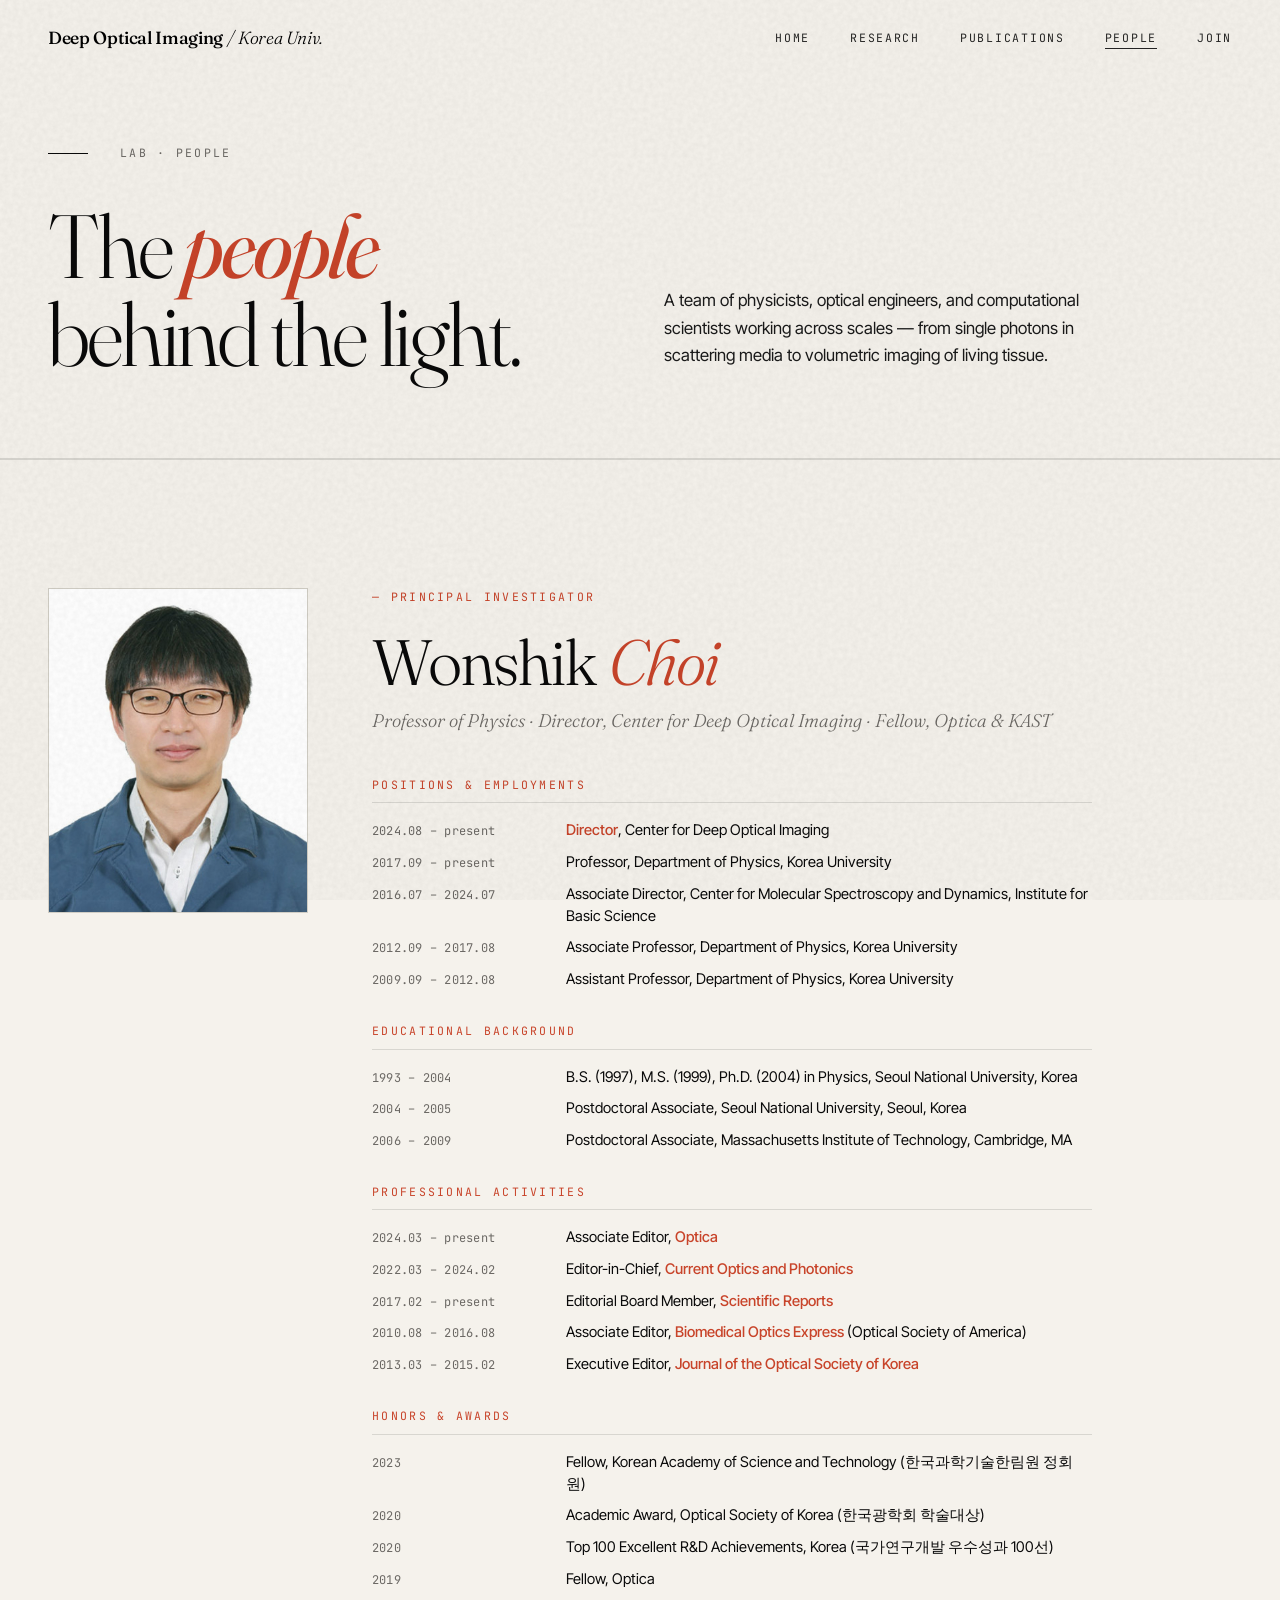
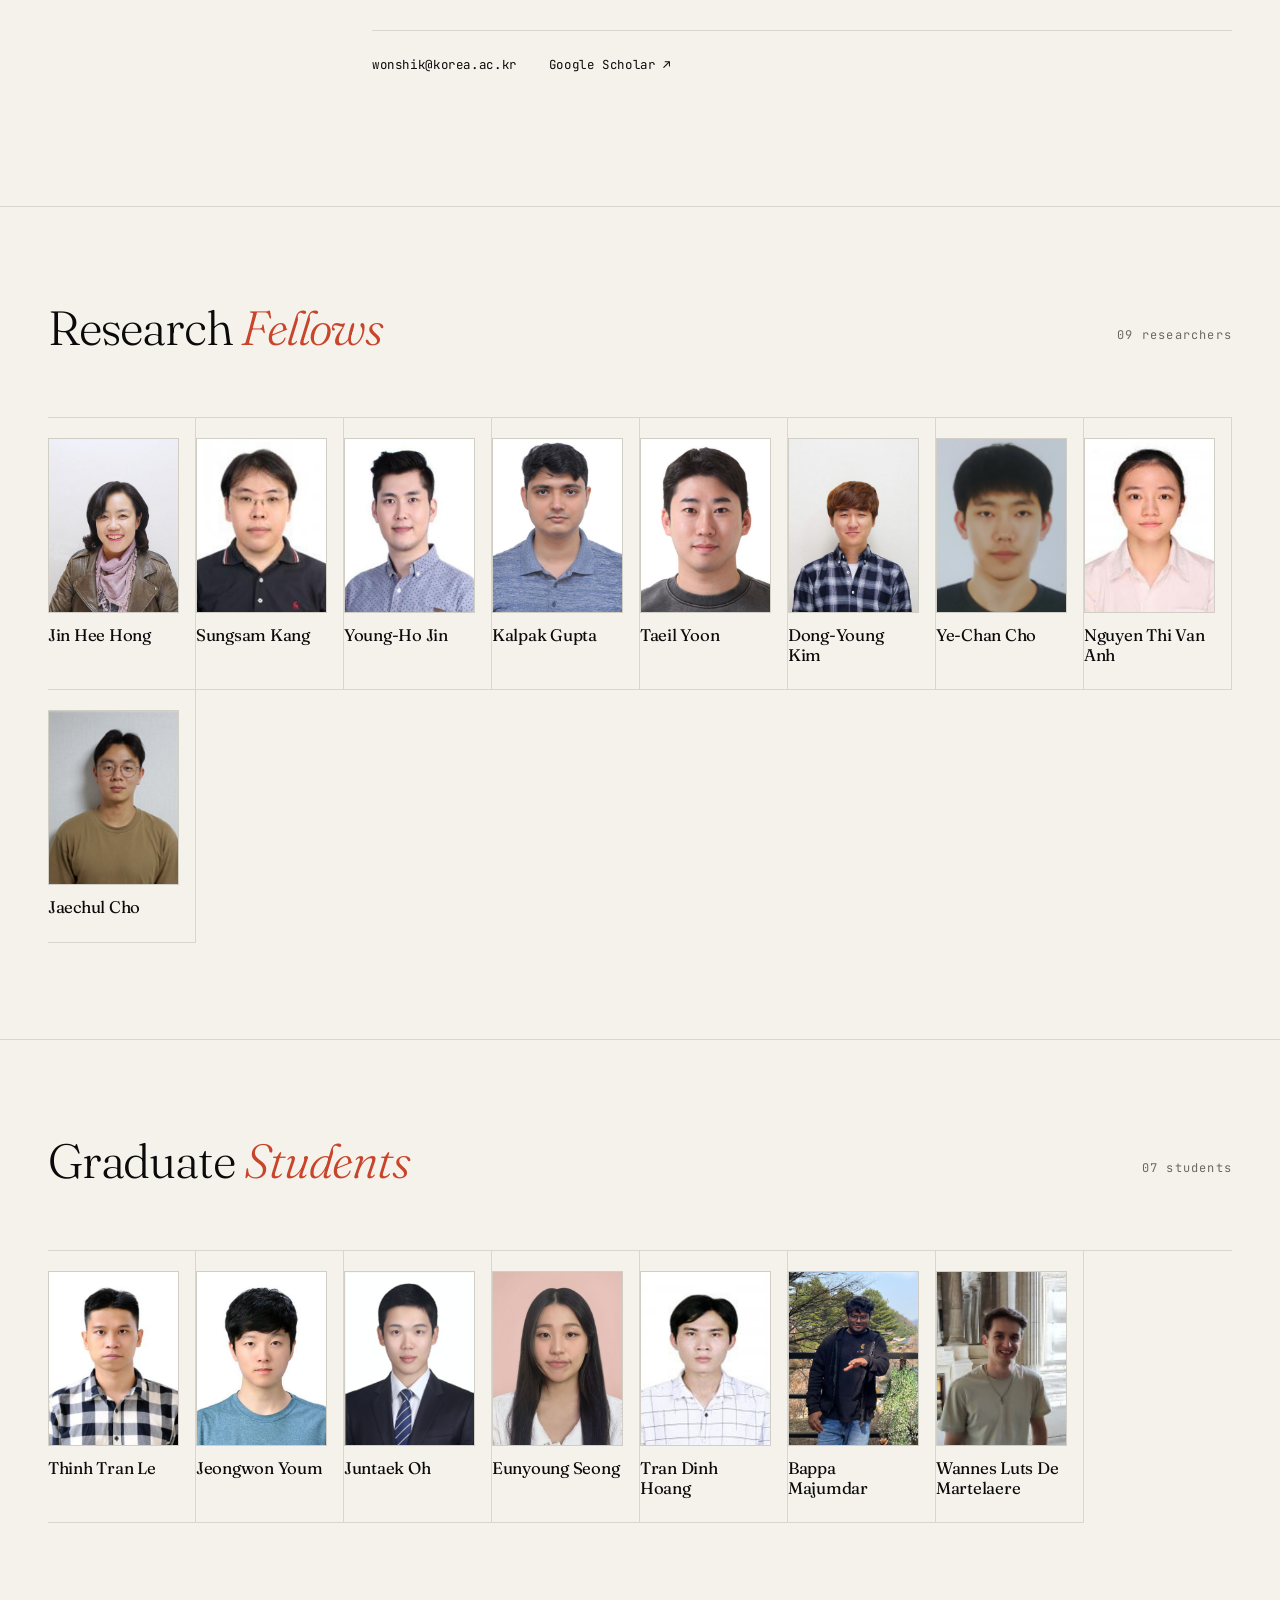
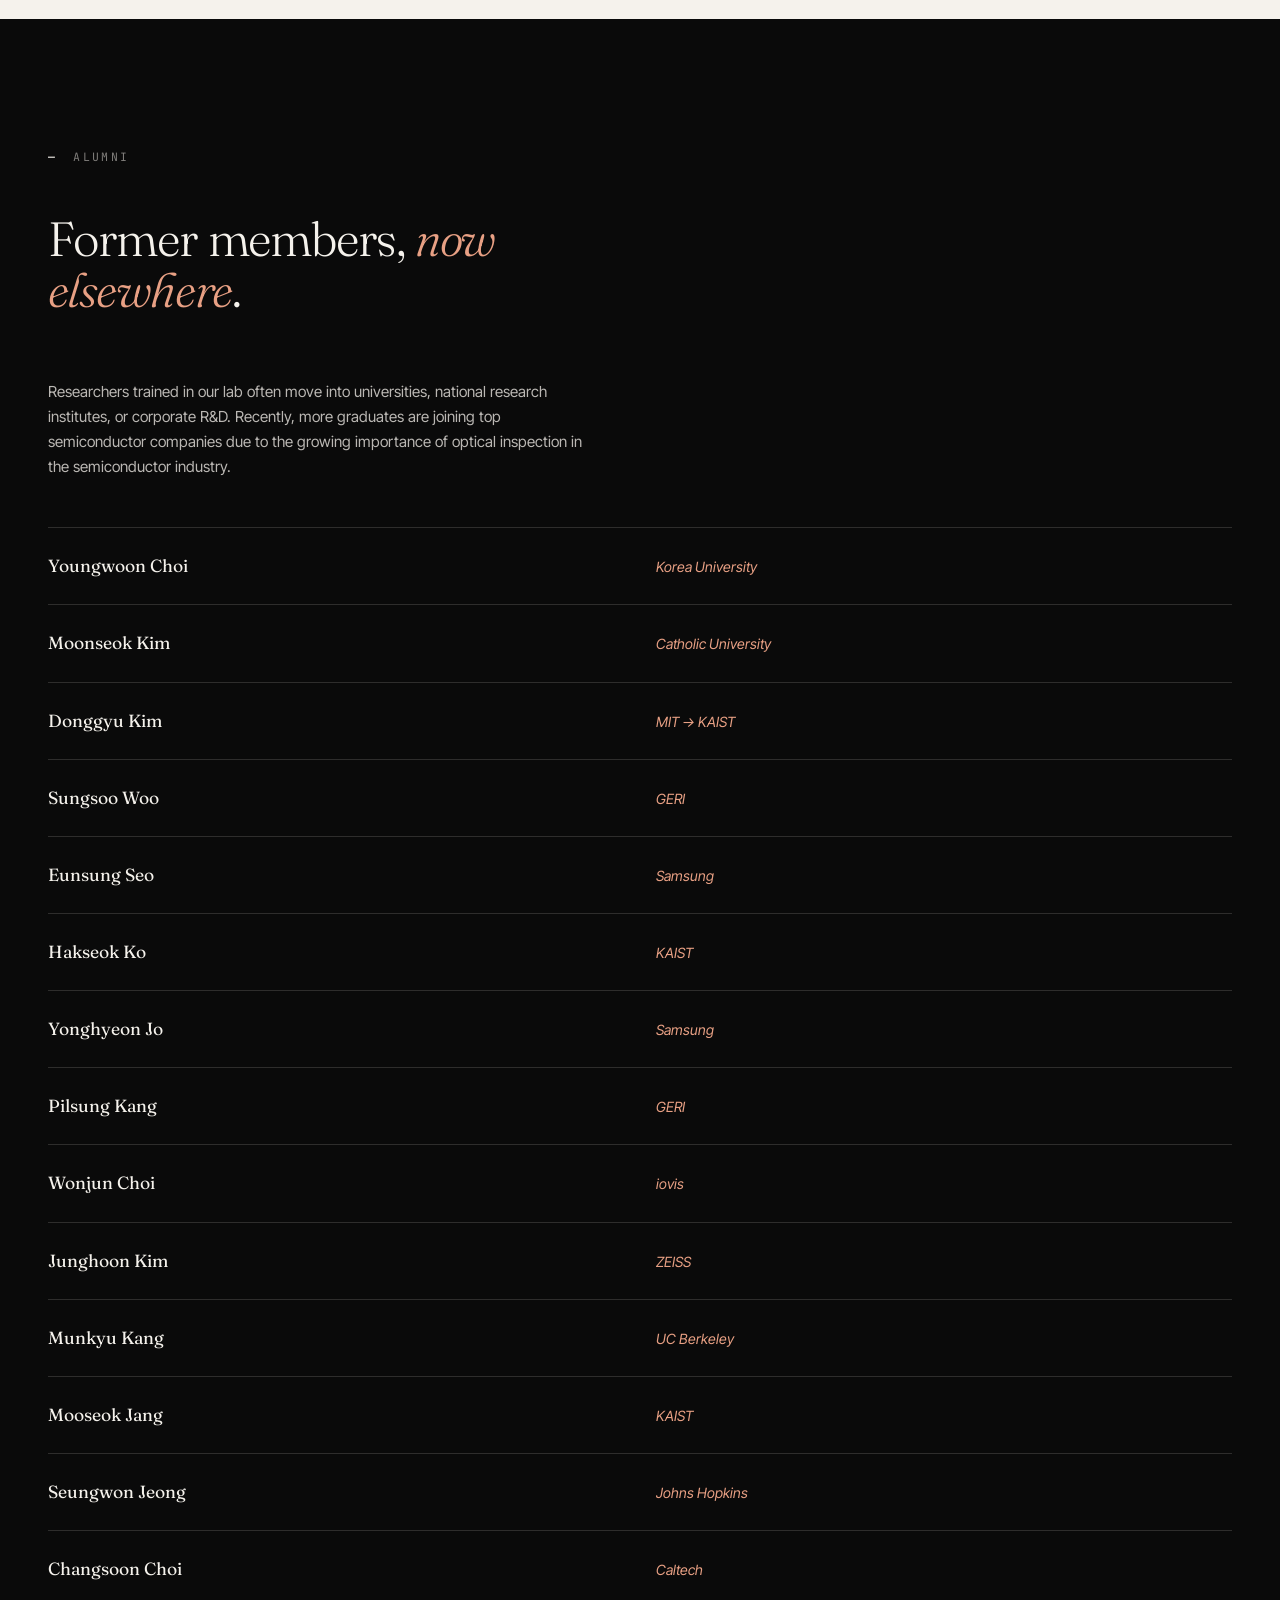
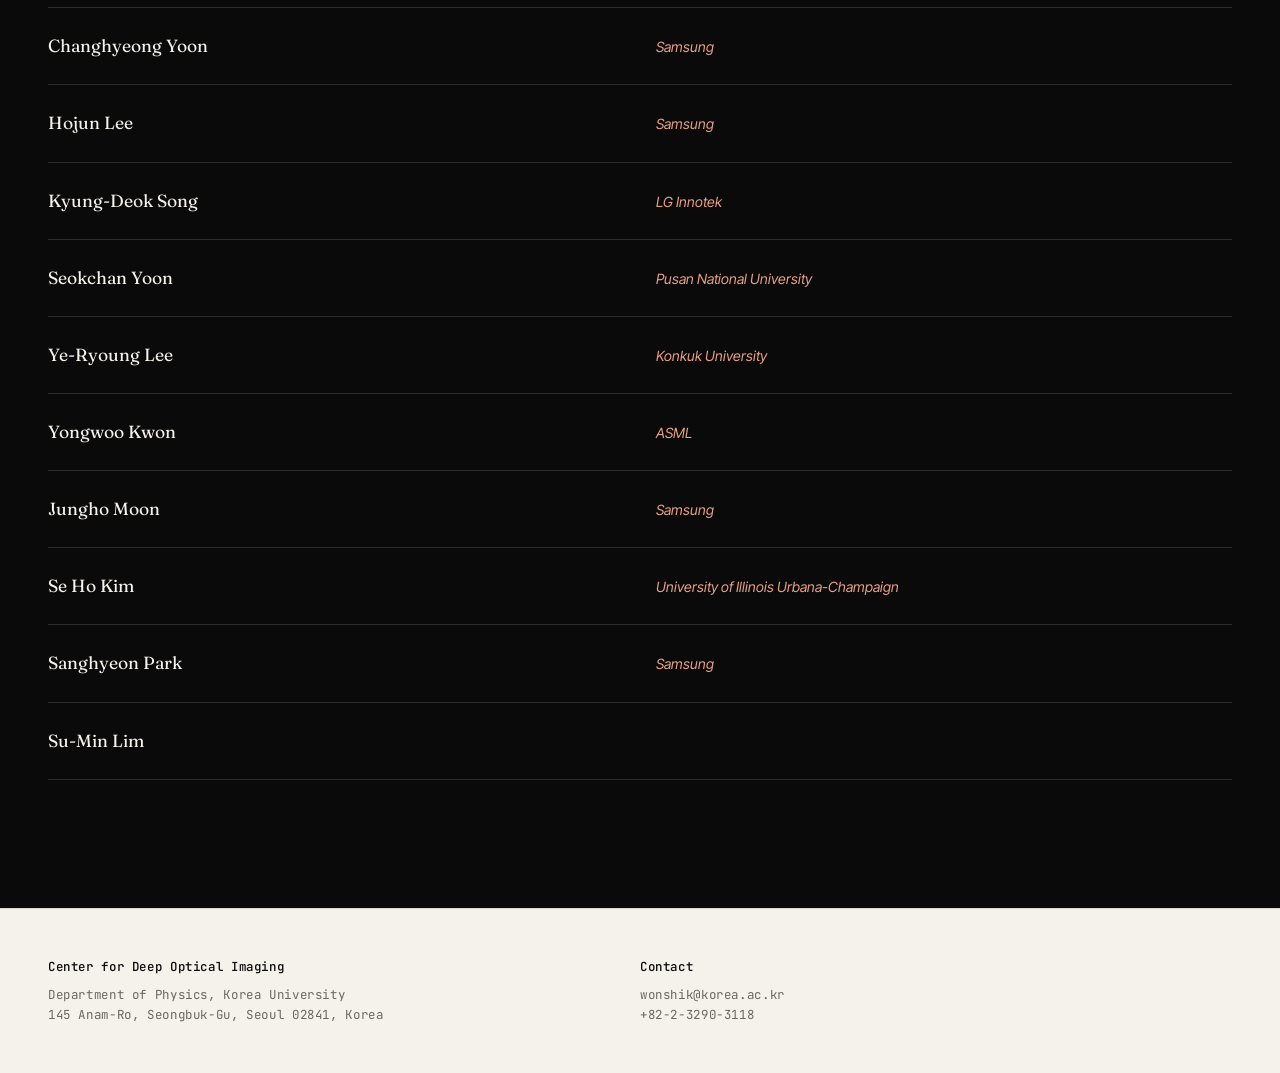
==== commit 0acc0d21: "Move Su-Min Lim to alumni and drop the IBS footer affiliation - people.html: move Su-Min Lim from Gr" ====
--- a/people.html
+++ b/people.html
@@ -315,7 +315,7 @@
 </head>
 <body>
 
-<nav>
+<nav class="site-nav">
   <a href="index.html" class="nav-logo">Deep Optical Imaging<span> / Korea Univ.</span></a>
   <button class="nav-toggle" aria-label="Menu"><span></span><span></span><span></span></button>
   <ul class="nav-links">
@@ -457,7 +457,7 @@
 <section class="people-section" id="graduate">
   <div class="people-section-header">
     <h2 class="people-section-title">Graduate <em>Students</em></h2>
-    <div class="people-count">08 students</div>
+    <div class="people-count">07 students</div>
   </div>
   <div class="people-grid">
     <div class="person">
@@ -481,23 +481,18 @@
       <h3 class="person-name">Eunyoung Seong</h3>
     </div>
     <div class="person">
-      <div class="person-photo"><img src="img/people/su-min-lim.jpg" alt="Su-Min Lim"></div>
+      <div class="person-photo"><img src="img/people/tran-dinh-hoang.jpg" alt="Tran Dinh Hoang"></div>
       <div class="person-index">G / 05</div>
-      <h3 class="person-name">Su-Min Lim</h3>
-    </div>
-    <div class="person">
-      <div class="person-photo"><img src="img/people/tran-dinh-hoang.jpg" alt="Tran Dinh Hoang"></div>
+      <h3 class="person-name">Tran Dinh Hoang</h3>
+    </div>
+    <div class="person">
+      <div class="person-photo"><img src="img/people/bappa-majumdar.png" alt="Bappa Majumdar"></div>
       <div class="person-index">G / 06</div>
-      <h3 class="person-name">Tran Dinh Hoang</h3>
-    </div>
-    <div class="person">
-      <div class="person-photo"><img src="img/people/bappa-majumdar.png" alt="Bappa Majumdar"></div>
+      <h3 class="person-name">Bappa Majumdar</h3>
+    </div>
+    <div class="person">
+      <div class="person-photo"><img src="img/people/wannes-luts-de-martelaere.jpg" alt="Wannes Luts De Martelaere"></div>
       <div class="person-index">G / 07</div>
-      <h3 class="person-name">Bappa Majumdar</h3>
-    </div>
-    <div class="person">
-      <div class="person-photo"><img src="img/people/wannes-luts-de-martelaere.jpg" alt="Wannes Luts De Martelaere"></div>
-      <div class="person-index">G / 08</div>
       <h3 class="person-name">Wannes Luts De Martelaere</h3>
     </div>
   </div>
@@ -603,6 +598,10 @@
       <span class="alumni-name">Sanghyeon Park</span>
       <span class="alumni-destination">Samsung</span>
     </li>
+    <li class="alumni-item">
+      <span class="alumni-name">Su-Min Lim</span>
+      <span class="alumni-destination"></span>
+    </li>
   </ul>
 </section>
 
@@ -617,10 +616,6 @@
     <a href="mailto:wonshik@korea.ac.kr">wonshik@korea.ac.kr</a><br>
     +82-2-3290-3118
   </div>
-  <div>
-    <strong>Affiliations</strong>
-    IBS Center for Molecular<br>Spectroscopy and Dynamics
-  </div>
 </footer>
 
 <script src="js/reveal.js"></script>
--- a/css/main.css
+++ b/css/main.css
@@ -39,7 +39,7 @@
 /* -------------------------------------------------------------------------
    Navigation
    ------------------------------------------------------------------------- */
-nav {
+nav.site-nav {
   position: fixed;
   top: 0; left: 0; right: 0;
   padding: 1.5rem 3rem;
@@ -208,7 +208,7 @@
    Responsive
    ------------------------------------------------------------------------- */
 @media (max-width: 900px) {
-  nav { padding: 1rem 1.5rem; }
+  nav.site-nav { padding: 1rem 1.5rem; }
   .nav-toggle { display: block; }
   .nav-links {
     display: flex;
